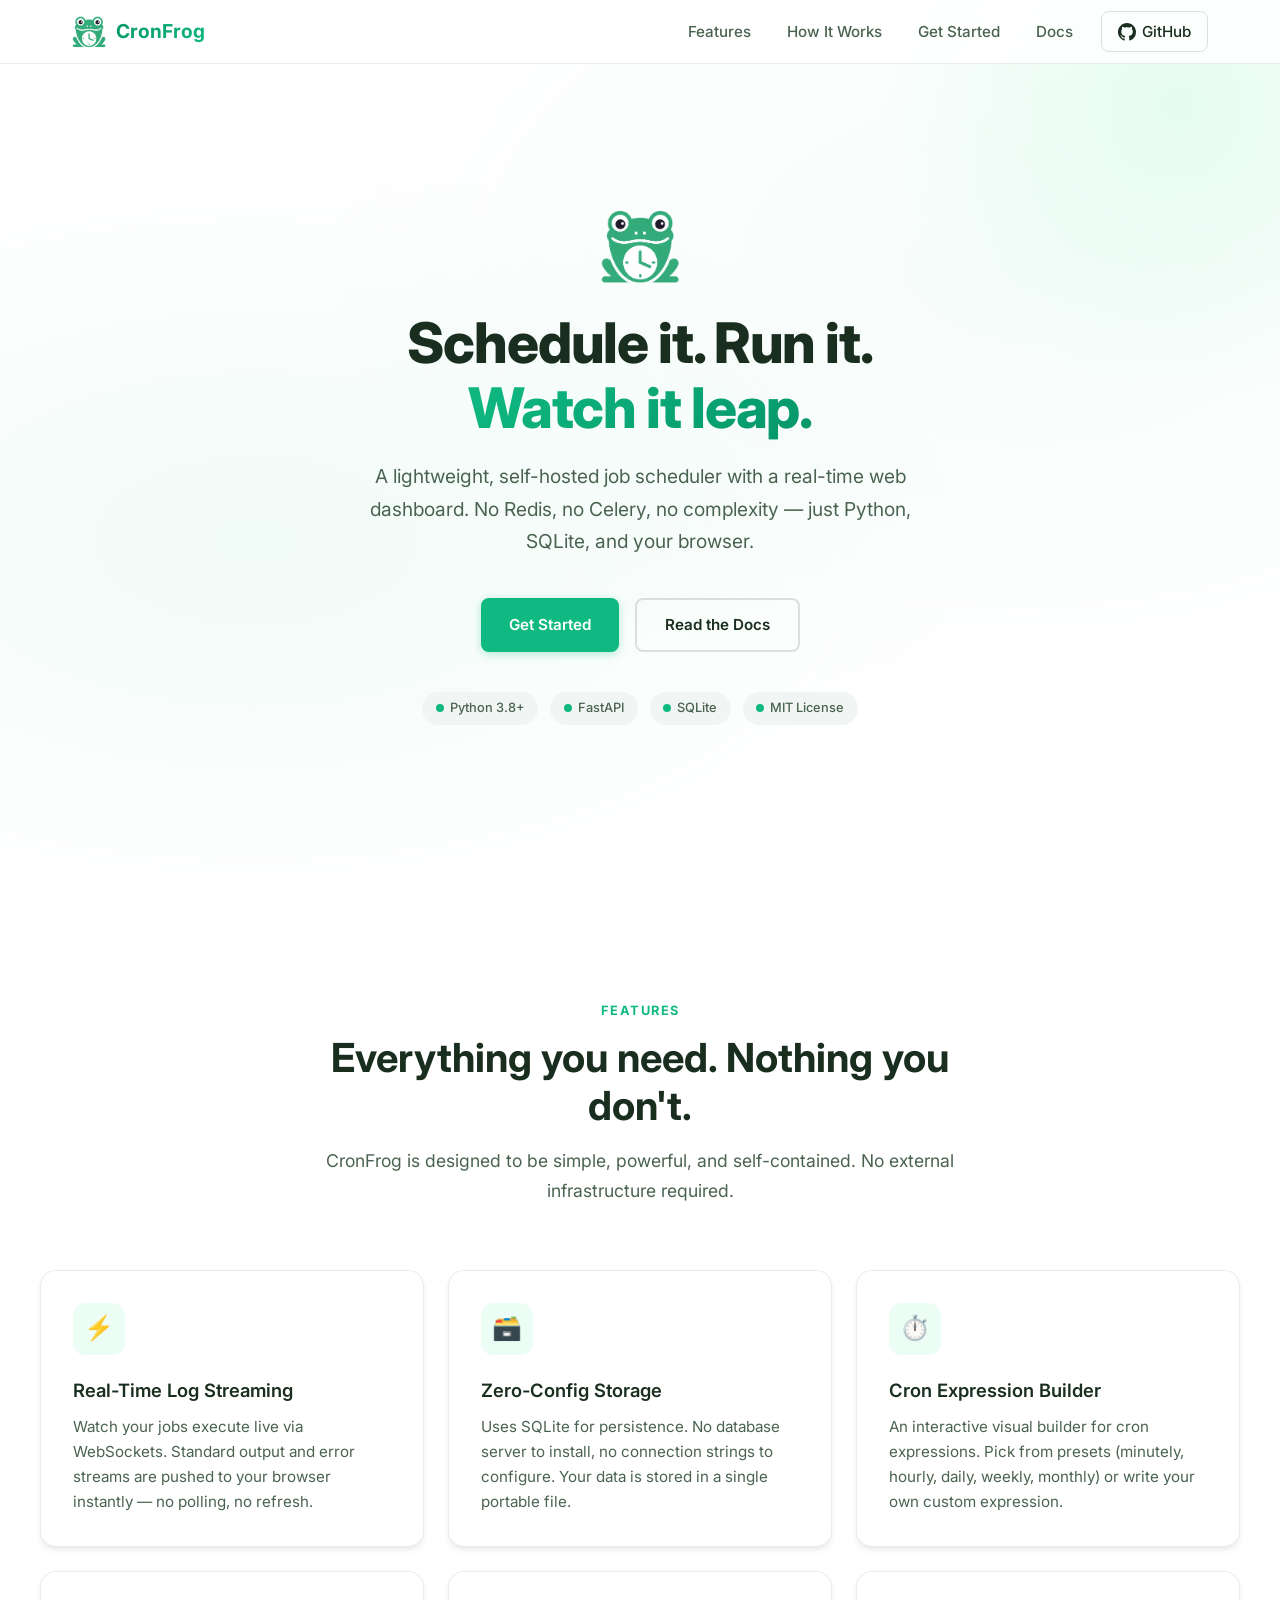
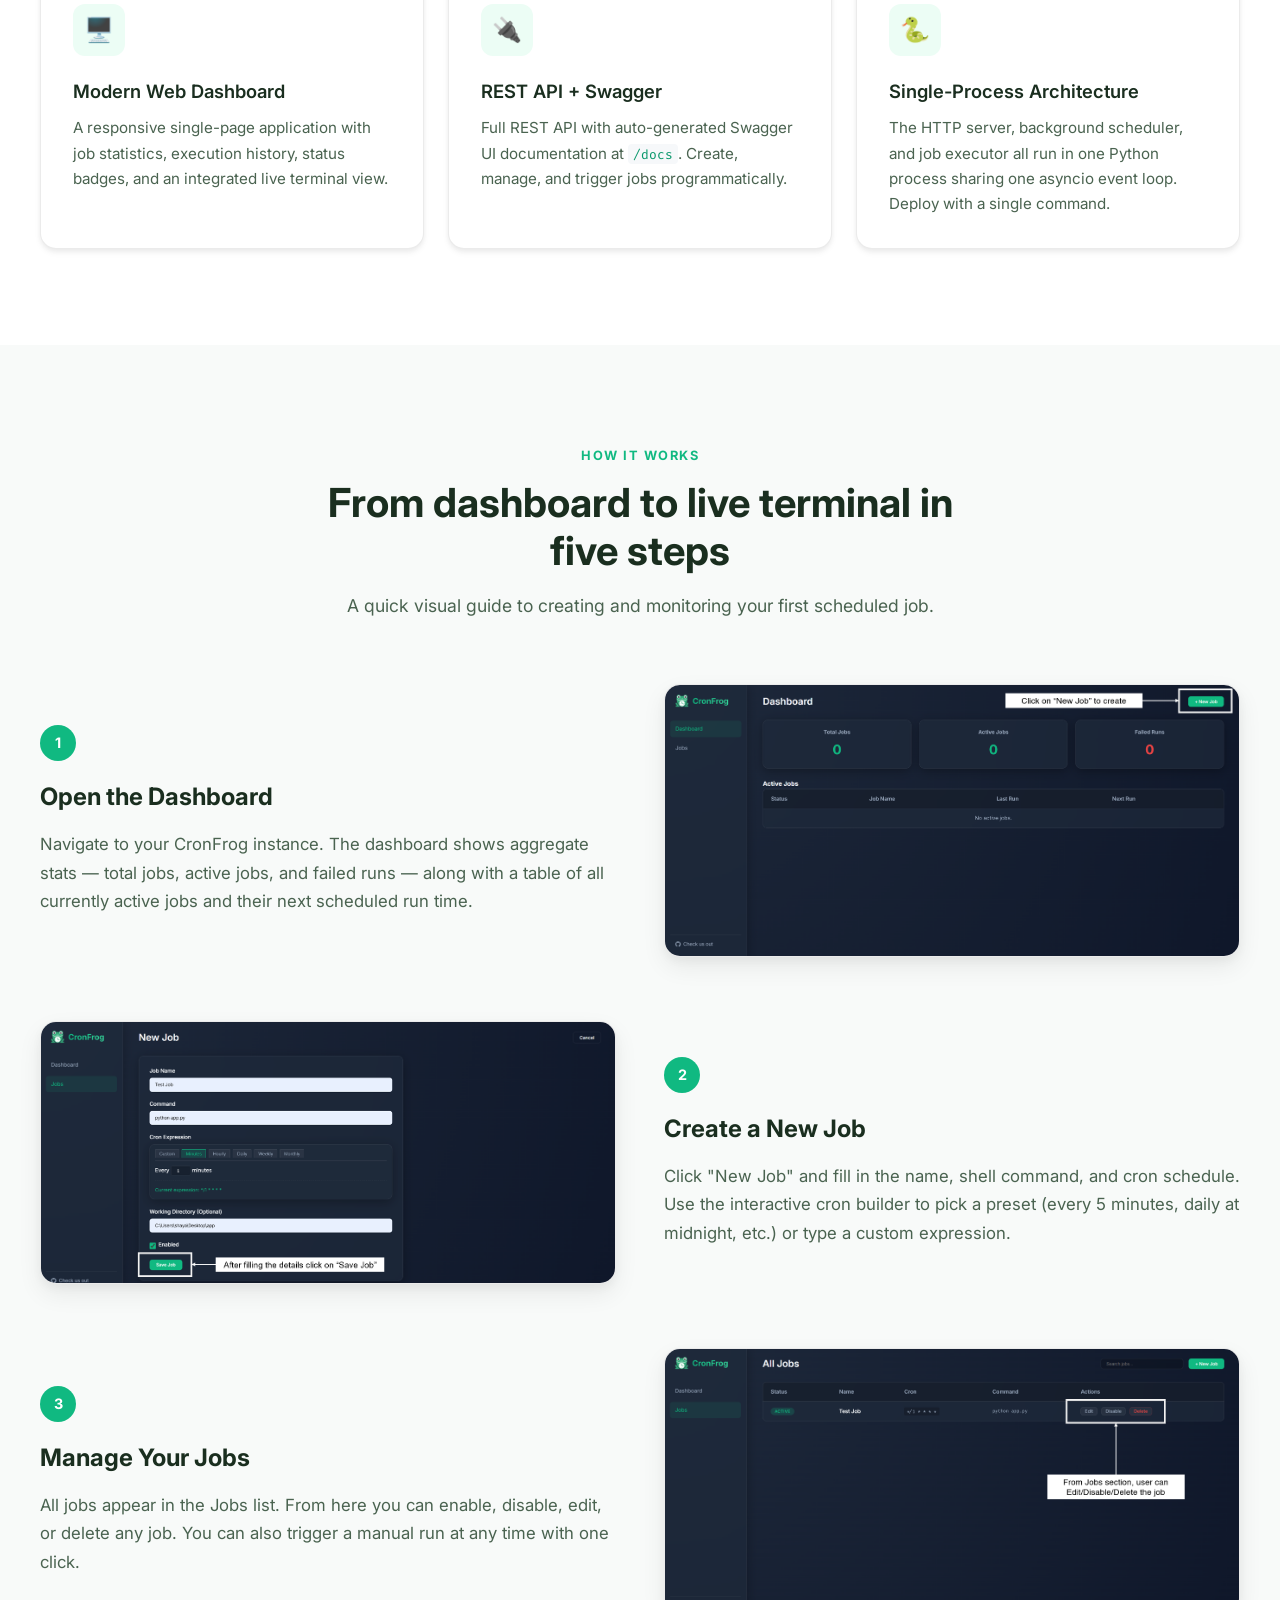
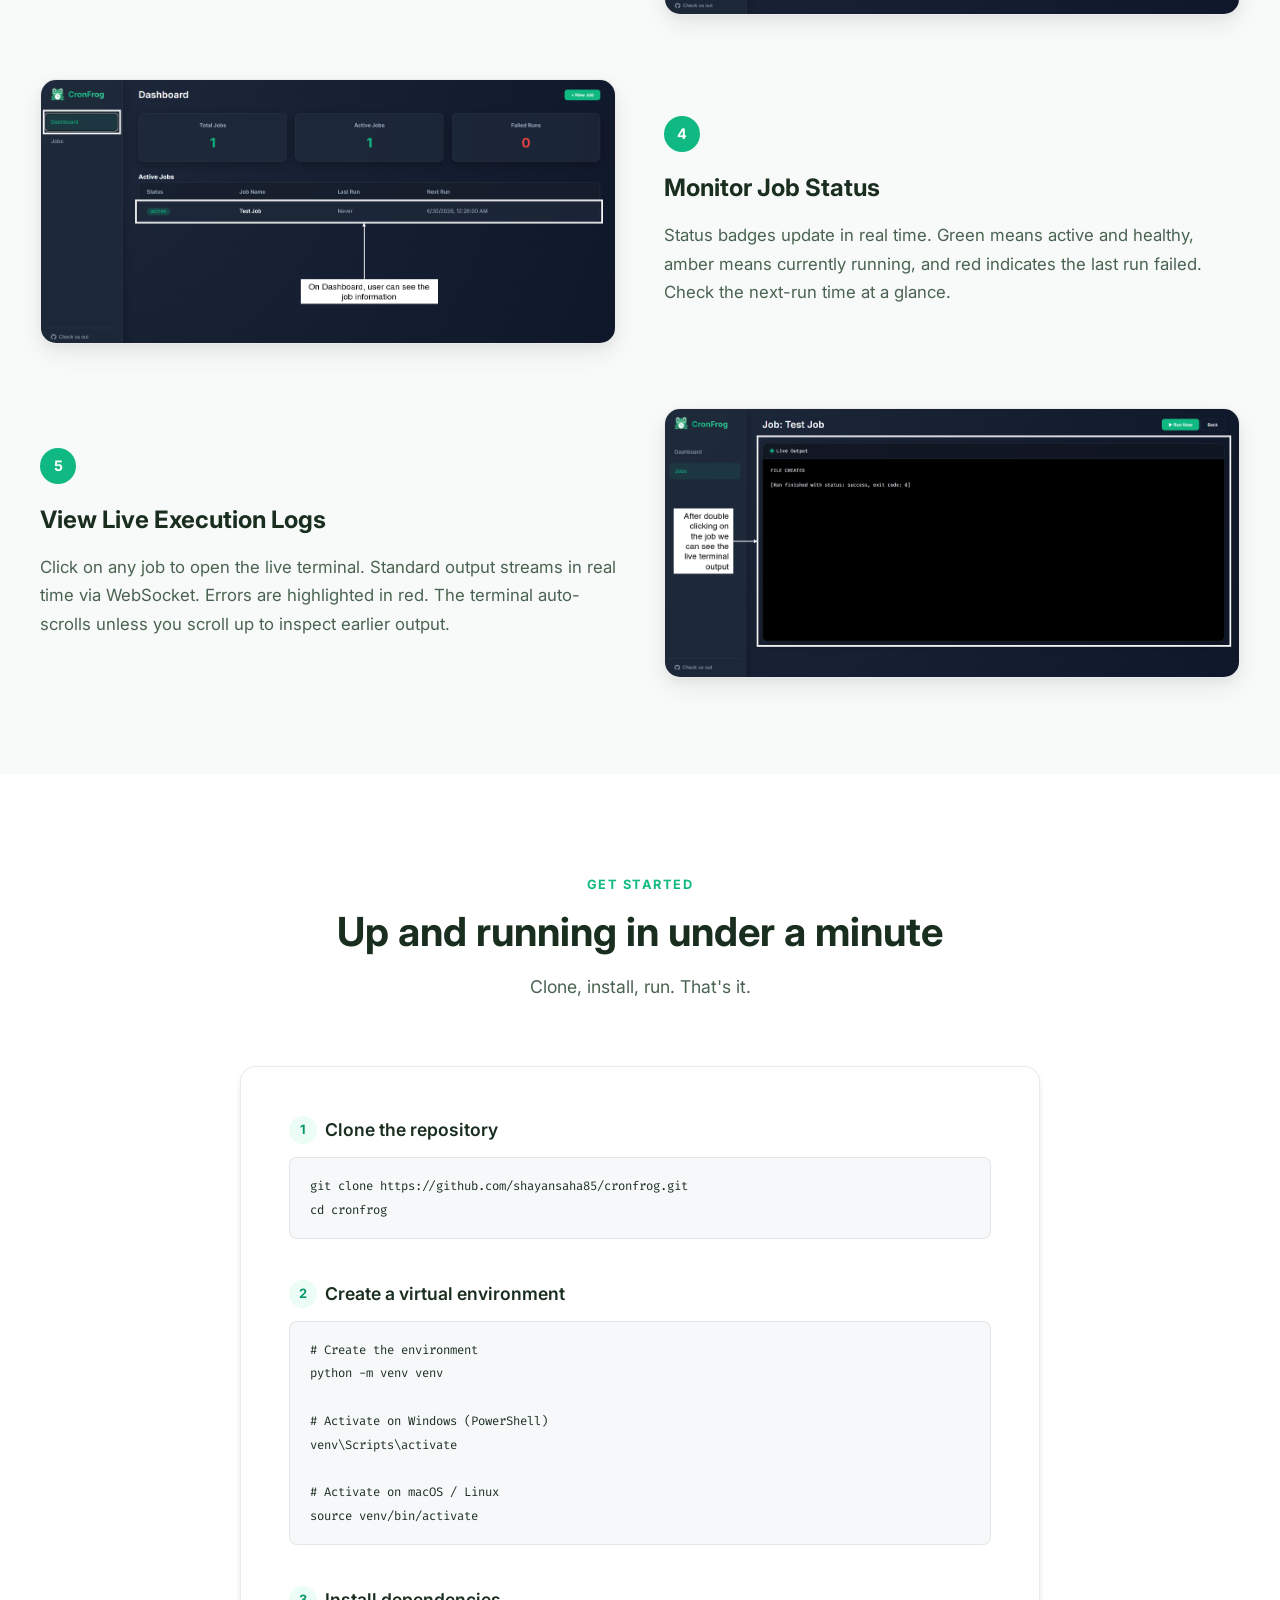
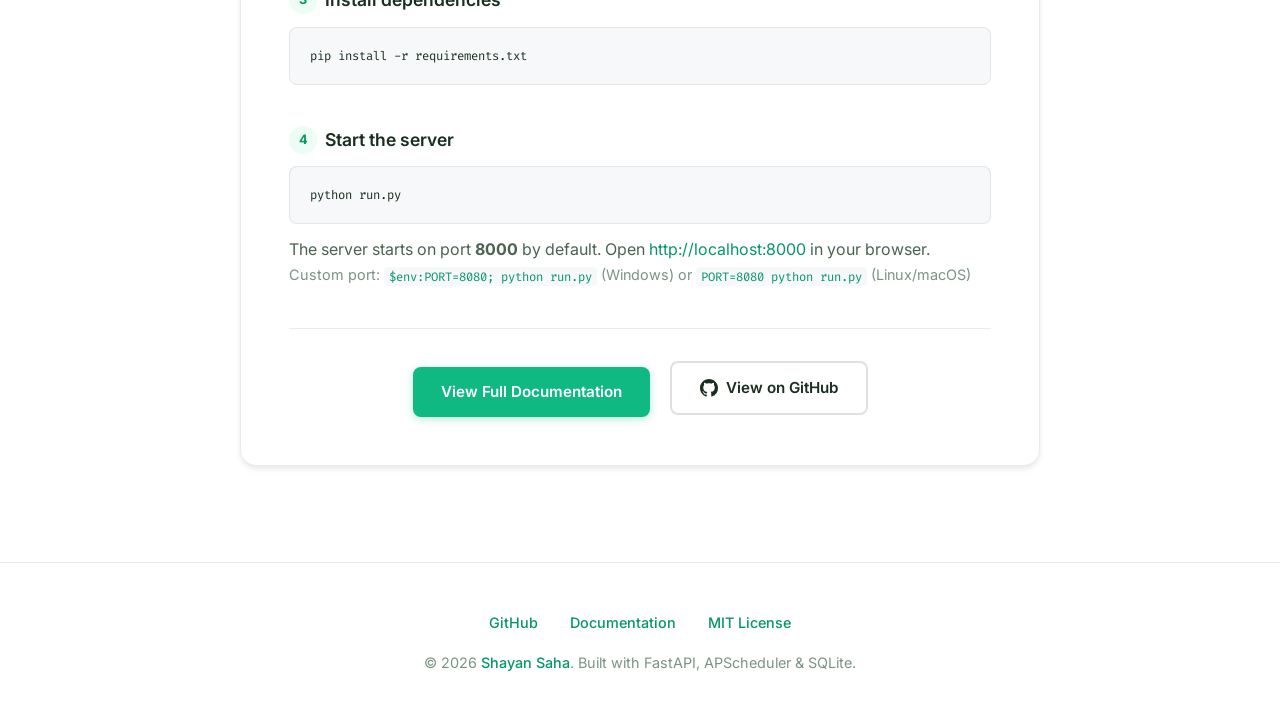
==== index.html @ ef8c82c7 "cronfrog commit 1" ====
<!DOCTYPE html>
<html lang="en">
<head>
    <meta charset="UTF-8">
    <meta name="viewport" content="width=device-width, initial-scale=1.0">
    <title>CronFrog — Lightweight Job Scheduler with Real-Time Web UI</title>
    <meta name="description" content="CronFrog is a self-hosted, lightweight job scheduling application featuring a Python backend and an interactive web interface with live log streaming.">
    <link rel="icon" type="image/png" href="assets/cronfrog_logo.png">
    <link rel="stylesheet" href="css/style.css">
</head>
<body>

    <!-- ===================== NAVBAR ===================== -->
    <nav class="navbar">
        <div class="navbar-inner">
            <a href="index.html" class="navbar-brand">
                <img src="assets/cronfrog_logo.png" alt="CronFrog Logo">
                <span>CronFrog</span>
            </a>
            <div class="navbar-links" id="nav-menu">
                <a href="#features">Features</a>
                <a href="#how-it-works">How It Works</a>
                <a href="#download">Get Started</a>
                <a href="docs.html">Docs</a>
                <a href="https://github.com/shayansaha85/cronfrog" target="_blank" rel="noopener" class="nav-github">
                    <svg viewBox="0 0 16 16"><path d="M8 0C3.58 0 0 3.58 0 8c0 3.54 2.29 6.53 5.47 7.59.4.07.55-.17.55-.38 0-.19-.01-.82-.01-1.49-2.01.37-2.53-.49-2.69-.94-.09-.23-.48-.94-.82-1.13-.28-.15-.68-.52-.01-.53.63-.01 1.08.58 1.23.82.72 1.21 1.87.87 2.33.66.07-.52.28-.87.51-1.07-1.78-.2-3.64-.89-3.64-3.95 0-.87.31-1.59.82-2.15-.08-.2-.36-1.02.08-2.12 0 0 .67-.21 2.2.82.64-.18 1.32-.27 2-.27.68 0 1.36.09 2 .27 1.53-1.04 2.2-.82 2.2-.82.44 1.1.16 1.92.08 2.12.51.56.82 1.27.82 2.15 0 3.07-1.87 3.75-3.65 3.95.29.25.54.73.54 1.48 0 1.07-.01 1.93-.01 2.2 0 .21.15.46.55.38A8.013 8.013 0 0016 8c0-4.42-3.58-8-8-8z"/></svg>
                    GitHub
                </a>
            </div>
            <button class="navbar-toggle" id="nav-toggle" aria-label="Toggle navigation">
                <svg viewBox="0 0 24 24" fill="none" stroke="currentColor" stroke-width="2"><line x1="3" y1="6" x2="21" y2="6"/><line x1="3" y1="12" x2="21" y2="12"/><line x1="3" y1="18" x2="21" y2="18"/></svg>
            </button>
        </div>
    </nav>

    <!-- ===================== HERO ===================== -->
    <section class="hero">
        <div class="hero-content">
            <img src="assets/cronfrog_logo.png" alt="CronFrog" class="hero-logo">
            <h1>Schedule it. Run it.<br><span class="text-gradient">Watch it leap.</span></h1>
            <p>A lightweight, self-hosted job scheduler with a real-time web dashboard. No Redis, no Celery, no complexity — just Python, SQLite, and your browser.</p>
            <div class="hero-buttons">
                <a href="#download" class="btn btn-primary">Get Started</a>
                <a href="docs.html" class="btn btn-outline">Read the Docs</a>
            </div>
            <div class="hero-badges">
                <span class="hero-badge"><span class="dot"></span>Python 3.8+</span>
                <span class="hero-badge"><span class="dot"></span>FastAPI</span>
                <span class="hero-badge"><span class="dot"></span>SQLite</span>
                <span class="hero-badge"><span class="dot"></span>MIT License</span>
            </div>
        </div>
    </section>

    <!-- ===================== FEATURES ===================== -->
    <section class="section section-alt" id="features">
        <div class="container">
            <div class="section-header">
                <span class="section-label">Features</span>
                <h2>Everything you need. Nothing you don't.</h2>
                <p>CronFrog is designed to be simple, powerful, and self-contained. No external infrastructure required.</p>
            </div>
            <div class="features-grid">
                <div class="feature-card card card-elevated">
                    <div class="icon-wrapper">⚡</div>
                    <h3>Real-Time Log Streaming</h3>
                    <p>Watch your jobs execute live via WebSockets. Standard output and error streams are pushed to your browser instantly — no polling, no refresh.</p>
                </div>
                <div class="feature-card card card-elevated">
                    <div class="icon-wrapper">🗃️</div>
                    <h3>Zero-Config Storage</h3>
                    <p>Uses SQLite for persistence. No database server to install, no connection strings to configure. Your data is stored in a single portable file.</p>
                </div>
                <div class="feature-card card card-elevated">
                    <div class="icon-wrapper">⏱️</div>
                    <h3>Cron Expression Builder</h3>
                    <p>An interactive visual builder for cron expressions. Pick from presets (minutely, hourly, daily, weekly, monthly) or write your own custom expression.</p>
                </div>
                <div class="feature-card card card-elevated">
                    <div class="icon-wrapper">🖥️</div>
                    <h3>Modern Web Dashboard</h3>
                    <p>A responsive single-page application with job statistics, execution history, status badges, and an integrated live terminal view.</p>
                </div>
                <div class="feature-card card card-elevated">
                    <div class="icon-wrapper">🔌</div>
                    <h3>REST API + Swagger</h3>
                    <p>Full REST API with auto-generated Swagger UI documentation at <code>/docs</code>. Create, manage, and trigger jobs programmatically.</p>
                </div>
                <div class="feature-card card card-elevated">
                    <div class="icon-wrapper">🐍</div>
                    <h3>Single-Process Architecture</h3>
                    <p>The HTTP server, background scheduler, and job executor all run in one Python process sharing one asyncio event loop. Deploy with a single command.</p>
                </div>
            </div>
        </div>
    </section>

    <!-- ===================== HOW IT WORKS ===================== -->
    <section class="section" id="how-it-works">
        <div class="container">
            <div class="section-header">
                <span class="section-label">How It Works</span>
                <h2>From dashboard to live terminal in five steps</h2>
                <p>A quick visual guide to creating and monitoring your first scheduled job.</p>
            </div>
            <div class="steps-list">
                <div class="step-item">
                    <div class="step-text">
                        <div class="step-number">1</div>
                        <h3>Open the Dashboard</h3>
                        <p>Navigate to your CronFrog instance. The dashboard shows aggregate stats — total jobs, active jobs, and failed runs — along with a table of all currently active jobs and their next scheduled run time.</p>
                    </div>
                    <div class="step-image card">
                        <img src="assets/steps/step_1.png" alt="CronFrog Dashboard Overview">
                    </div>
                </div>
                <div class="step-item">
                    <div class="step-text">
                        <div class="step-number">2</div>
                        <h3>Create a New Job</h3>
                        <p>Click "New Job" and fill in the name, shell command, and cron schedule. Use the interactive cron builder to pick a preset (every 5 minutes, daily at midnight, etc.) or type a custom expression.</p>
                    </div>
                    <div class="step-image card">
                        <img src="assets/steps/step_2.png" alt="Create a New Cron Job">
                    </div>
                </div>
                <div class="step-item">
                    <div class="step-text">
                        <div class="step-number">3</div>
                        <h3>Manage Your Jobs</h3>
                        <p>All jobs appear in the Jobs list. From here you can enable, disable, edit, or delete any job. You can also trigger a manual run at any time with one click.</p>
                    </div>
                    <div class="step-image card">
                        <img src="assets/steps/step_3.png" alt="Job Management List">
                    </div>
                </div>
                <div class="step-item">
                    <div class="step-text">
                        <div class="step-number">4</div>
                        <h3>Monitor Job Status</h3>
                        <p>Status badges update in real time. Green means active and healthy, amber means currently running, and red indicates the last run failed. Check the next-run time at a glance.</p>
                    </div>
                    <div class="step-image card">
                        <img src="assets/steps/step_4.png" alt="Job Status Monitoring">
                    </div>
                </div>
                <div class="step-item">
                    <div class="step-text">
                        <div class="step-number">5</div>
                        <h3>View Live Execution Logs</h3>
                        <p>Click on any job to open the live terminal. Standard output streams in real time via WebSocket. Errors are highlighted in red. The terminal auto-scrolls unless you scroll up to inspect earlier output.</p>
                    </div>
                    <div class="step-image card">
                        <img src="assets/steps/step_5.png" alt="Live Execution Terminal">
                    </div>
                </div>
            </div>
        </div>
    </section>

    <!-- ===================== DOWNLOAD / SETUP ===================== -->
    <section class="section section-alt" id="download">
        <div class="container">
            <div class="section-header">
                <span class="section-label">Get Started</span>
                <h2>Up and running in under a minute</h2>
                <p>Clone, install, run. That's it.</p>
            </div>
            <div class="setup-card card card-elevated">
                <div class="setup-step">
                    <h3><span class="step-marker">1</span> Clone the repository</h3>
                    <pre><code>git clone https://github.com/shayansaha85/cronfrog.git
cd cronfrog</code></pre>
                </div>
                <div class="setup-step">
                    <h3><span class="step-marker">2</span> Create a virtual environment</h3>
                    <pre><code># Create the environment
python -m venv venv

# Activate on Windows (PowerShell)
venv\Scripts\activate

# Activate on macOS / Linux
source venv/bin/activate</code></pre>
                </div>
                <div class="setup-step">
                    <h3><span class="step-marker">3</span> Install dependencies</h3>
                    <pre><code>pip install -r requirements.txt</code></pre>
                </div>
                <div class="setup-step">
                    <h3><span class="step-marker">4</span> Start the server</h3>
                    <pre><code>python run.py</code></pre>
                    <p style="margin-top: 0.75rem; color: var(--text-secondary);">
                        The server starts on port <strong>8000</strong> by default. Open
                        <a href="http://localhost:8000" target="_blank">http://localhost:8000</a> in your browser.
                    </p>
                    <p style="color: var(--text-tertiary); font-size: 0.9rem;">
                        Custom port: <code>$env:PORT=8080; python run.py</code> (Windows) or <code>PORT=8080 python run.py</code> (Linux/macOS)
                    </p>
                </div>
                <div style="text-align: center; margin-top: 2.5rem; padding-top: 2rem; border-top: 1px solid var(--border);">
                    <a href="docs.html" class="btn btn-primary">View Full Documentation</a>
                    <a href="https://github.com/shayansaha85/cronfrog" target="_blank" class="btn btn-outline" style="margin-left: 1rem;">
                        <svg width="18" height="18" viewBox="0 0 16 16" fill="currentColor"><path d="M8 0C3.58 0 0 3.58 0 8c0 3.54 2.29 6.53 5.47 7.59.4.07.55-.17.55-.38 0-.19-.01-.82-.01-1.49-2.01.37-2.53-.49-2.69-.94-.09-.23-.48-.94-.82-1.13-.28-.15-.68-.52-.01-.53.63-.01 1.08.58 1.23.82.72 1.21 1.87.87 2.33.66.07-.52.28-.87.51-1.07-1.78-.2-3.64-.89-3.64-3.95 0-.87.31-1.59.82-2.15-.08-.2-.36-1.02.08-2.12 0 0 .67-.21 2.2.82.64-.18 1.32-.27 2-.27.68 0 1.36.09 2 .27 1.53-1.04 2.2-.82 2.2-.82.44 1.1.16 1.92.08 2.12.51.56.82 1.27.82 2.15 0 3.07-1.87 3.75-3.65 3.95.29.25.54.73.54 1.48 0 1.07-.01 1.93-.01 2.2 0 .21.15.46.55.38A8.013 8.013 0 0016 8c0-4.42-3.58-8-8-8z"/></svg>
                        View on GitHub
                    </a>
                </div>
            </div>
        </div>
    </section>

    <!-- ===================== FOOTER ===================== -->
    <footer class="footer">
        <div class="footer-links">
            <a href="https://github.com/shayansaha85/cronfrog" target="_blank">GitHub</a>
            <a href="docs.html">Documentation</a>
            <a href="https://github.com/shayansaha85/cronfrog/blob/main/LICENSE" target="_blank">MIT License</a>
        </div>
        <p>&copy; 2026 <a href="https://github.com/shayansaha85" target="_blank">Shayan Saha</a>. Built with FastAPI, APScheduler &amp; SQLite.</p>
    </footer>

    <script src="js/script.js"></script>
</body>
</html>
---- css/style.css ----
@import url('https://fonts.googleapis.com/css2?family=Inter:wght@300;400;500;600;700;800&family=Fira+Code:wght@400;500&display=swap');

/* =============================================
   DESIGN TOKENS — Material Design Light Theme
   ============================================= */
:root {
    /* Surfaces */
    --surface-0: #ffffff;
    --surface-1: #f8faf9;
    --surface-2: #f1f5f3;
    --surface-3: #e8eeeb;
    --surface-code: #f6f8fa;

    /* Text */
    --text-primary: #1a2e1f;
    --text-secondary: #4a6350;
    --text-tertiary: #7a9484;
    --text-inverse: #ffffff;

    /* Brand — Emerald / Frog Green */
    --primary: #10b981;
    --primary-dark: #059669;
    --primary-light: #d1fae5;
    --primary-surface: #ecfdf5;
    --primary-glow: rgba(16, 185, 129, 0.12);

    /* Accents */
    --danger: #ef4444;
    --warning: #f59e0b;
    --info: #3b82f6;

    /* Borders & Shadows (Material elevation) */
    --border: rgba(0, 0, 0, 0.08);
    --border-strong: rgba(0, 0, 0, 0.12);
    --shadow-sm: 0 1px 3px rgba(0,0,0,0.06), 0 1px 2px rgba(0,0,0,0.04);
    --shadow-md: 0 4px 6px rgba(0,0,0,0.05), 0 2px 4px rgba(0,0,0,0.04);
    --shadow-lg: 0 10px 25px rgba(0,0,0,0.07), 0 4px 10px rgba(0,0,0,0.04);
    --shadow-xl: 0 20px 40px rgba(0,0,0,0.08), 0 8px 16px rgba(0,0,0,0.04);

    /* Layout */
    --radius-sm: 8px;
    --radius-md: 12px;
    --radius-lg: 16px;
    --radius-xl: 24px;
    --max-width: 1200px;

    /* Typography */
    --font-sans: 'Inter', -apple-system, BlinkMacSystemFont, 'Segoe UI', sans-serif;
    --font-mono: 'Fira Code', 'Cascadia Code', 'Consolas', monospace;
}

/* =============================================
   RESET & BASE
   ============================================= */
*, *::before, *::after {
    box-sizing: border-box;
    margin: 0;
    padding: 0;
}

html {
    scroll-behavior: smooth;
    font-size: 16px;
}

body {
    font-family: var(--font-sans);
    background-color: var(--surface-1);
    color: var(--text-primary);
    line-height: 1.7;
    -webkit-font-smoothing: antialiased;
    -moz-osx-font-smoothing: grayscale;
}

a {
    color: var(--primary-dark);
    text-decoration: none;
    transition: color 0.2s ease;
}

a:hover {
    color: var(--primary);
}

img {
    max-width: 100%;
    display: block;
}

/* =============================================
   MATERIAL CARD
   ============================================= */
.card {
    background: var(--surface-0);
    border: 1px solid var(--border);
    border-radius: var(--radius-lg);
    box-shadow: var(--shadow-sm);
    transition: box-shadow 0.3s ease, transform 0.3s ease;
}

.card:hover {
    box-shadow: var(--shadow-lg);
}

.card-elevated {
    box-shadow: var(--shadow-md);
}

.card-elevated:hover {
    box-shadow: var(--shadow-xl);
    transform: translateY(-4px);
}

/* =============================================
   NAVBAR
   ============================================= */
.navbar {
    position: fixed;
    top: 0;
    left: 0;
    right: 0;
    z-index: 1000;
    background: rgba(255, 255, 255, 0.85);
    backdrop-filter: blur(12px);
    -webkit-backdrop-filter: blur(12px);
    border-bottom: 1px solid var(--border);
    height: 64px;
    display: flex;
    align-items: center;
}

.navbar-inner {
    width: 100%;
    max-width: var(--max-width);
    margin: 0 auto;
    padding: 0 2rem;
    display: flex;
    align-items: center;
    justify-content: space-between;
}

.navbar-brand {
    display: flex;
    align-items: center;
    gap: 10px;
    font-weight: 700;
    font-size: 1.2rem;
    color: var(--text-primary);
}

.navbar-brand img {
    height: 34px;
    width: 34px;
}

.navbar-brand span {
    background: linear-gradient(135deg, var(--primary-dark), var(--primary));
    -webkit-background-clip: text;
    -webkit-text-fill-color: transparent;
}

.navbar-links {
    display: flex;
    align-items: center;
    gap: 0.25rem;
}

.navbar-links a {
    color: var(--text-secondary);
    padding: 0.5rem 1rem;
    border-radius: var(--radius-sm);
    font-weight: 500;
    font-size: 0.95rem;
    transition: background 0.2s ease, color 0.2s ease;
}

.navbar-links a:hover {
    background: var(--primary-surface);
    color: var(--primary-dark);
}

.navbar-links a.active {
    color: var(--primary-dark);
    font-weight: 600;
}

.navbar-links .nav-github {
    display: flex;
    align-items: center;
    gap: 6px;
    margin-left: 0.5rem;
    padding: 0.4rem 1rem;
    border: 1px solid var(--border-strong);
    border-radius: var(--radius-sm);
    color: var(--text-primary);
    font-weight: 500;
}

.navbar-links .nav-github:hover {
    background: var(--surface-2);
    border-color: var(--border-strong);
    color: var(--text-primary);
}

.navbar-links .nav-github svg {
    width: 18px;
    height: 18px;
    fill: currentColor;
}

/* Mobile hamburger */
.navbar-toggle {
    display: none;
    background: none;
    border: none;
    cursor: pointer;
    padding: 0.5rem;
    color: var(--text-primary);
}

.navbar-toggle svg {
    width: 24px;
    height: 24px;
}

/* =============================================
   BUTTONS
   ============================================= */
.btn {
    display: inline-flex;
    align-items: center;
    justify-content: center;
    gap: 8px;
    padding: 0.75rem 1.75rem;
    border-radius: var(--radius-sm);
    font-weight: 600;
    font-size: 0.95rem;
    font-family: var(--font-sans);
    cursor: pointer;
    transition: all 0.25s ease;
    border: none;
    text-decoration: none;
}

.btn-primary {
    background: var(--primary);
    color: var(--text-inverse);
    box-shadow: 0 2px 8px rgba(16, 185, 129, 0.3);
}

.btn-primary:hover {
    background: var(--primary-dark);
    color: var(--text-inverse);
    transform: translateY(-2px);
    box-shadow: 0 4px 16px rgba(16, 185, 129, 0.35);
}

.btn-outline {
    background: transparent;
    border: 2px solid var(--border-strong);
    color: var(--text-primary);
}

.btn-outline:hover {
    border-color: var(--primary);
    color: var(--primary-dark);
    background: var(--primary-surface);
    transform: translateY(-2px);
}

.btn-sm {
    padding: 0.5rem 1.25rem;
    font-size: 0.875rem;
}

/* =============================================
   HERO SECTION
   ============================================= */
.hero {
    min-height: 100vh;
    display: flex;
    align-items: center;
    justify-content: center;
    padding: 6rem 2rem 4rem;
    background:
        radial-gradient(ellipse at 20% 60%, rgba(16, 185, 129, 0.06), transparent 50%),
        radial-gradient(ellipse at 80% 30%, rgba(16, 185, 129, 0.04), transparent 50%),
        var(--surface-0);
    position: relative;
    overflow: hidden;
}

.hero::before {
    content: '';
    position: absolute;
    top: -200px;
    right: -200px;
    width: 600px;
    height: 600px;
    border-radius: 50%;
    background: radial-gradient(circle, var(--primary-light) 0%, transparent 70%);
    opacity: 0.5;
    pointer-events: none;
}

.hero-content {
    max-width: 720px;
    text-align: center;
    position: relative;
    z-index: 1;
}

.hero-logo {
    width: 80px;
    height: 80px;
    margin: 0 auto 1.5rem;
    animation: float 3s ease-in-out infinite;
}

.hero-content h1 {
    font-size: 3.5rem;
    font-weight: 800;
    line-height: 1.15;
    margin-bottom: 1.25rem;
    color: var(--text-primary);
    letter-spacing: -0.02em;
}

.hero-content h1 .text-gradient {
    background: linear-gradient(135deg, var(--primary), var(--primary-dark));
    -webkit-background-clip: text;
    -webkit-text-fill-color: transparent;
}

.hero-content p {
    font-size: 1.2rem;
    color: var(--text-secondary);
    line-height: 1.7;
    max-width: 560px;
    margin: 0 auto 2.5rem;
}

.hero-buttons {
    display: flex;
    gap: 1rem;
    justify-content: center;
    flex-wrap: wrap;
}

.hero-badges {
    display: flex;
    gap: 0.75rem;
    justify-content: center;
    margin-top: 2.5rem;
    flex-wrap: wrap;
}

.hero-badge {
    display: inline-flex;
    align-items: center;
    gap: 6px;
    padding: 0.35rem 0.85rem;
    background: var(--surface-2);
    border-radius: 999px;
    font-size: 0.8rem;
    font-weight: 500;
    color: var(--text-secondary);
}

.hero-badge .dot {
    width: 8px;
    height: 8px;
    border-radius: 50%;
    background: var(--primary);
}

@keyframes float {
    0%, 100% { transform: translateY(0); }
    50% { transform: translateY(-8px); }
}

/* =============================================
   SECTIONS
   ============================================= */
.section {
    padding: 6rem 2rem;
}

.section-alt {
    background: var(--surface-0);
}

.container {
    max-width: var(--max-width);
    margin: 0 auto;
}

.section-header {
    text-align: center;
    max-width: 640px;
    margin: 0 auto 4rem;
}

.section-label {
    display: inline-block;
    font-size: 0.8rem;
    font-weight: 700;
    text-transform: uppercase;
    letter-spacing: 1.5px;
    color: var(--primary);
    margin-bottom: 0.75rem;
}

.section-header h2 {
    font-size: 2.5rem;
    font-weight: 700;
    line-height: 1.2;
    margin-bottom: 1rem;
    color: var(--text-primary);
}

.section-header p {
    font-size: 1.1rem;
    color: var(--text-secondary);
}

/* =============================================
   FEATURES GRID
   ============================================= */
.features-grid {
    display: grid;
    grid-template-columns: repeat(3, 1fr);
    gap: 1.5rem;
}

.feature-card {
    padding: 2rem;
    text-align: left;
}

.feature-card .icon-wrapper {
    width: 52px;
    height: 52px;
    border-radius: var(--radius-md);
    display: flex;
    align-items: center;
    justify-content: center;
    margin-bottom: 1.25rem;
    font-size: 1.5rem;
    background: var(--primary-surface);
}

.feature-card h3 {
    font-size: 1.15rem;
    font-weight: 600;
    margin-bottom: 0.5rem;
}

.feature-card p {
    font-size: 0.95rem;
    color: var(--text-secondary);
    line-height: 1.65;
}

/* =============================================
   STEPS / HOW IT WORKS
   ============================================= */
.steps-list {
    display: flex;
    flex-direction: column;
    gap: 4rem;
}

.step-item {
    display: grid;
    grid-template-columns: 1fr 1fr;
    gap: 3rem;
    align-items: center;
}

.step-item:nth-child(even) {
    direction: rtl;
}

.step-item:nth-child(even) > * {
    direction: ltr;
}

.step-text {
    padding: 1rem 0;
}

.step-number {
    display: inline-flex;
    align-items: center;
    justify-content: center;
    width: 36px;
    height: 36px;
    border-radius: 50%;
    background: var(--primary);
    color: var(--text-inverse);
    font-weight: 700;
    font-size: 0.9rem;
    margin-bottom: 1rem;
}

.step-text h3 {
    font-size: 1.5rem;
    font-weight: 700;
    margin-bottom: 0.75rem;
}

.step-text p {
    color: var(--text-secondary);
    font-size: 1.05rem;
    line-height: 1.7;
}

.step-image {
    border-radius: var(--radius-lg);
    overflow: hidden;
    border: 1px solid var(--border);
    box-shadow: var(--shadow-lg);
}

.step-image img {
    width: 100%;
    display: block;
}

/* =============================================
   DOWNLOAD / SETUP SECTION
   ============================================= */
.setup-card {
    max-width: 800px;
    margin: 0 auto;
    padding: 3rem;
}

.setup-step {
    margin-bottom: 2.5rem;
}

.setup-step:last-child {
    margin-bottom: 0;
}

.setup-step h3 {
    font-size: 1.1rem;
    font-weight: 600;
    margin-bottom: 0.75rem;
    display: flex;
    align-items: center;
    gap: 8px;
}

.setup-step h3 .step-marker {
    display: inline-flex;
    align-items: center;
    justify-content: center;
    width: 28px;
    height: 28px;
    border-radius: 50%;
    background: var(--primary-surface);
    color: var(--primary-dark);
    font-size: 0.8rem;
    font-weight: 700;
    flex-shrink: 0;
}

pre {
    background: var(--surface-code);
    border: 1px solid var(--border);
    border-radius: var(--radius-sm);
    padding: 1rem 1.25rem;
    overflow-x: auto;
    font-family: var(--font-mono);
    font-size: 0.875rem;
    line-height: 1.7;
    color: var(--text-primary);
}

code {
    font-family: var(--font-mono);
    font-size: 0.875em;
}

p code {
    background: var(--surface-code);
    padding: 0.15em 0.4em;
    border-radius: 4px;
    font-size: 0.85em;
    color: var(--primary-dark);
}

/* =============================================
   DOCS PAGE — SIDEBAR LAYOUT
   ============================================= */
.docs-wrapper {
    display: flex;
    max-width: 1300px;
    margin: 0 auto;
    padding: 80px 2rem 4rem;
    gap: 3rem;
    min-height: 100vh;
}

.docs-sidebar {
    width: 260px;
    flex-shrink: 0;
    position: sticky;
    top: 80px;
    height: calc(100vh - 96px);
    overflow-y: auto;
    padding: 1.5rem 0;
}

.docs-sidebar-inner {
    background: var(--surface-0);
    border: 1px solid var(--border);
    border-radius: var(--radius-lg);
    padding: 1.25rem;
    box-shadow: var(--shadow-sm);
}

.docs-sidebar h4 {
    font-size: 0.75rem;
    font-weight: 700;
    text-transform: uppercase;
    letter-spacing: 1.5px;
    color: var(--text-tertiary);
    margin-bottom: 1rem;
    padding-left: 0.75rem;
}

.docs-sidebar ul {
    list-style: none;
}

.docs-sidebar li {
    margin-bottom: 2px;
}

.docs-sidebar a {
    display: block;
    padding: 0.45rem 0.75rem;
    border-radius: var(--radius-sm);
    color: var(--text-secondary);
    font-size: 0.9rem;
    font-weight: 500;
    transition: all 0.15s ease;
}

.docs-sidebar a:hover {
    background: var(--surface-2);
    color: var(--text-primary);
}

.docs-sidebar a.active {
    background: var(--primary-surface);
    color: var(--primary-dark);
    font-weight: 600;
}

.docs-main {
    flex: 1;
    min-width: 0;
}

.docs-content {
    background: var(--surface-0);
    border: 1px solid var(--border);
    border-radius: var(--radius-lg);
    padding: 3rem;
    box-shadow: var(--shadow-sm);
}

.docs-hero {
    text-align: center;
    padding-bottom: 3rem;
    margin-bottom: 3rem;
    border-bottom: 1px solid var(--border);
}

.docs-hero img {
    width: 72px;
    margin: 0 auto 1rem;
    animation: float 3s ease-in-out infinite;
}

.docs-hero h1 {
    font-size: 2.25rem;
    font-weight: 700;
    margin-bottom: 0.5rem;
}

.docs-hero p {
    color: var(--text-secondary);
    font-size: 1.05rem;
}

.docs-content section {
    padding: 0;
    margin-bottom: 3.5rem;
}

.docs-content h2 {
    font-size: 1.75rem;
    font-weight: 700;
    margin-bottom: 1.25rem;
    padding-bottom: 0.75rem;
    border-bottom: 2px solid var(--primary-light);
    color: var(--text-primary);
}

.docs-content h3 {
    font-size: 1.25rem;
    font-weight: 600;
    margin-top: 2rem;
    margin-bottom: 0.75rem;
    color: var(--text-primary);
}

.docs-content p {
    color: var(--text-secondary);
    margin-bottom: 1rem;
    line-height: 1.75;
}

.docs-content ul {
    padding-left: 1.5rem;
    margin-bottom: 1.25rem;
}

.docs-content li {
    color: var(--text-secondary);
    margin-bottom: 0.4rem;
    line-height: 1.7;
}

.docs-content img {
    border-radius: var(--radius-md);
    border: 1px solid var(--border);
    box-shadow: var(--shadow-md);
    margin: 1.5rem 0;
}

.docs-content table {
    width: 100%;
    border-collapse: collapse;
    margin: 1.5rem 0;
    font-size: 0.9rem;
}

.docs-content th {
    background: var(--surface-2);
    font-weight: 600;
    text-align: left;
    padding: 0.75rem 1rem;
    border-bottom: 2px solid var(--border-strong);
    color: var(--text-primary);
}

.docs-content td {
    padding: 0.75rem 1rem;
    border-bottom: 1px solid var(--border);
    color: var(--text-secondary);
}

.docs-content td code {
    background: var(--surface-code);
    padding: 0.1em 0.35em;
    border-radius: 4px;
    font-size: 0.85em;
    color: var(--primary-dark);
}

/* =============================================
   FOOTER
   ============================================= */
.footer {
    text-align: center;
    padding: 3rem 2rem;
    border-top: 1px solid var(--border);
    color: var(--text-tertiary);
    font-size: 0.9rem;
    background: var(--surface-0);
}

.footer a {
    color: var(--primary-dark);
    font-weight: 500;
}

.footer-links {
    display: flex;
    justify-content: center;
    gap: 2rem;
    margin-bottom: 1rem;
}

/* =============================================
   RESPONSIVE
   ============================================= */
@media (max-width: 1024px) {
    .features-grid {
        grid-template-columns: 1fr 1fr;
    }
    .step-item {
        grid-template-columns: 1fr;
        gap: 1.5rem;
    }
    .step-item:nth-child(even) {
        direction: ltr;
    }
}

@media (max-width: 768px) {
    .hero-content h1 {
        font-size: 2.5rem;
    }
    .hero-content p {
        font-size: 1.05rem;
    }
    .section {
        padding: 4rem 1.5rem;
    }
    .section-header h2 {
        font-size: 2rem;
    }
    .features-grid {
        grid-template-columns: 1fr;
    }
    .navbar-links {
        display: none;
    }
    .navbar-toggle {
        display: block;
    }
    .navbar-links.open {
        display: flex;
        flex-direction: column;
        position: absolute;
        top: 64px;
        left: 0;
        right: 0;
        background: var(--surface-0);
        border-bottom: 1px solid var(--border);
        padding: 1rem 2rem;
        box-shadow: var(--shadow-lg);
    }
    .docs-wrapper {
        flex-direction: column;
        padding-top: 72px;
    }
    .docs-sidebar {
        width: 100%;
        position: static;
        height: auto;
    }
    .docs-content {
        padding: 2rem 1.5rem;
    }
    .setup-card {
        padding: 2rem 1.5rem;
    }
}
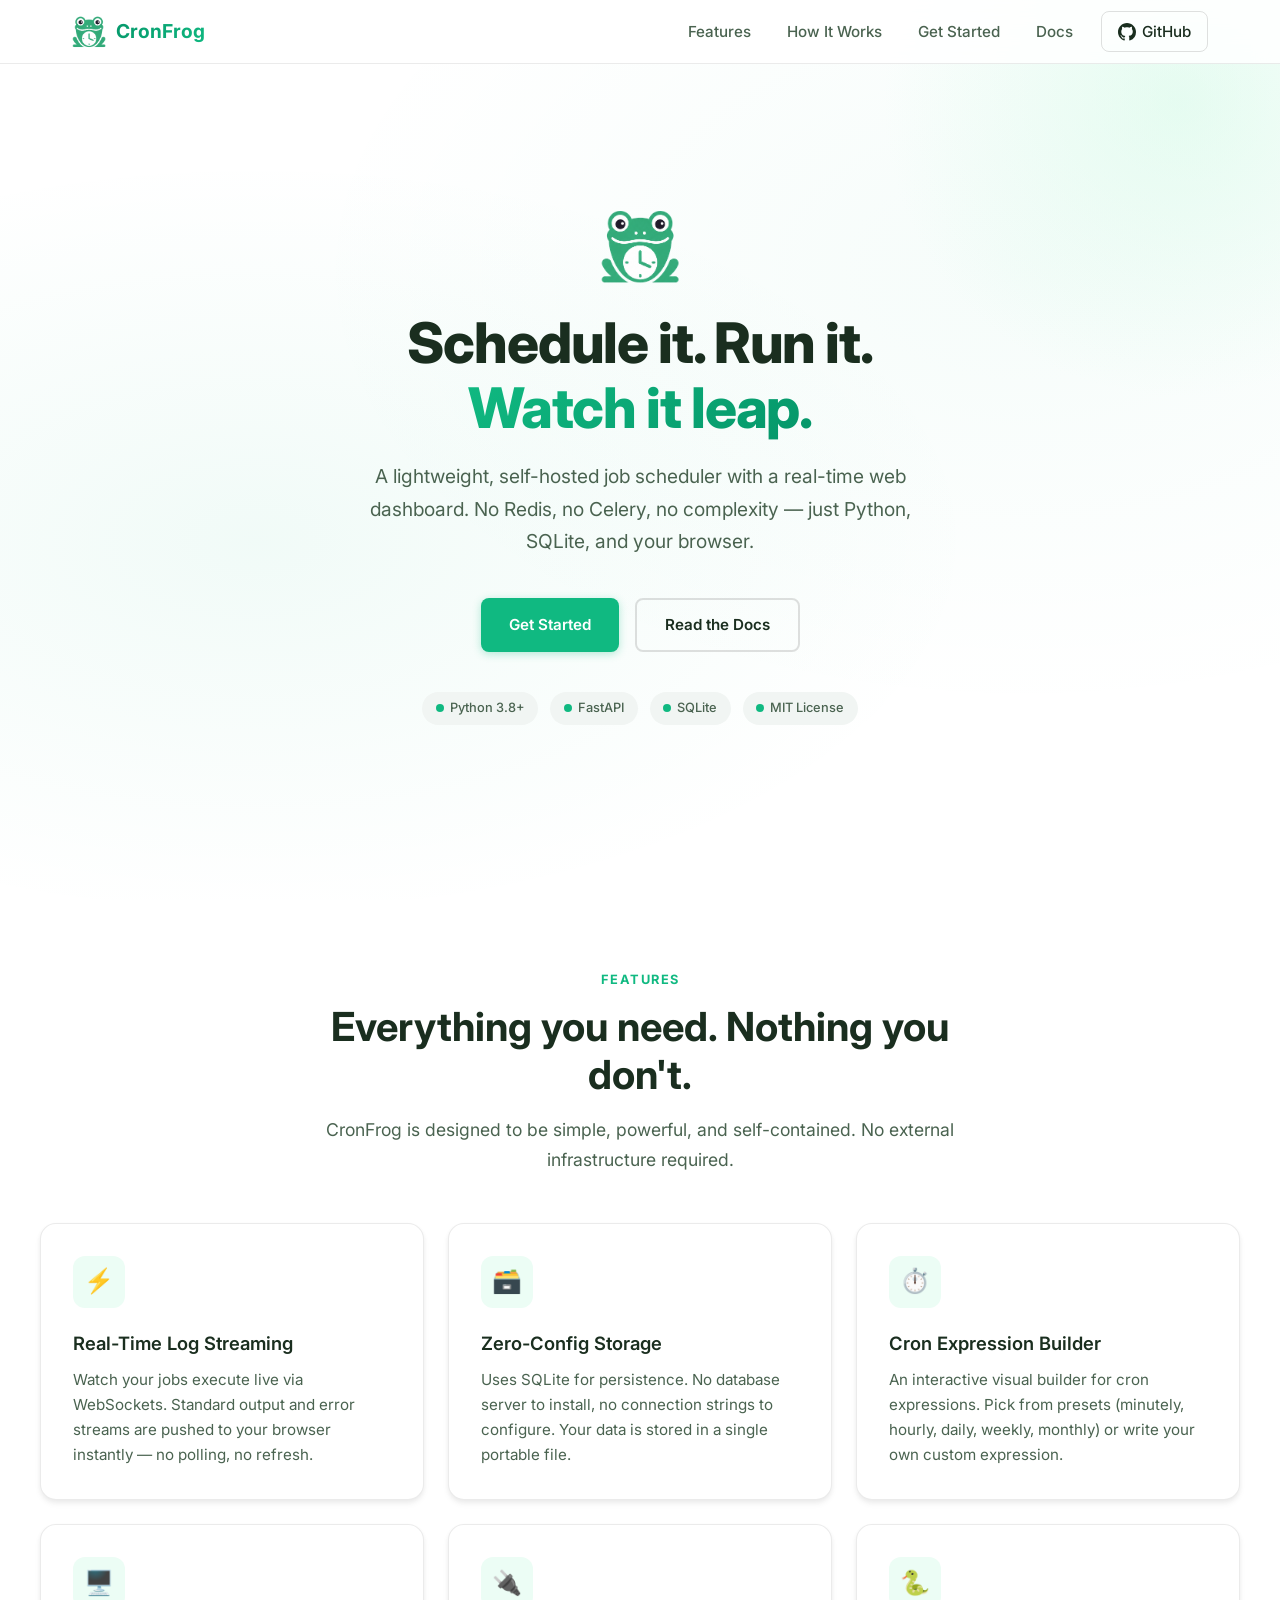
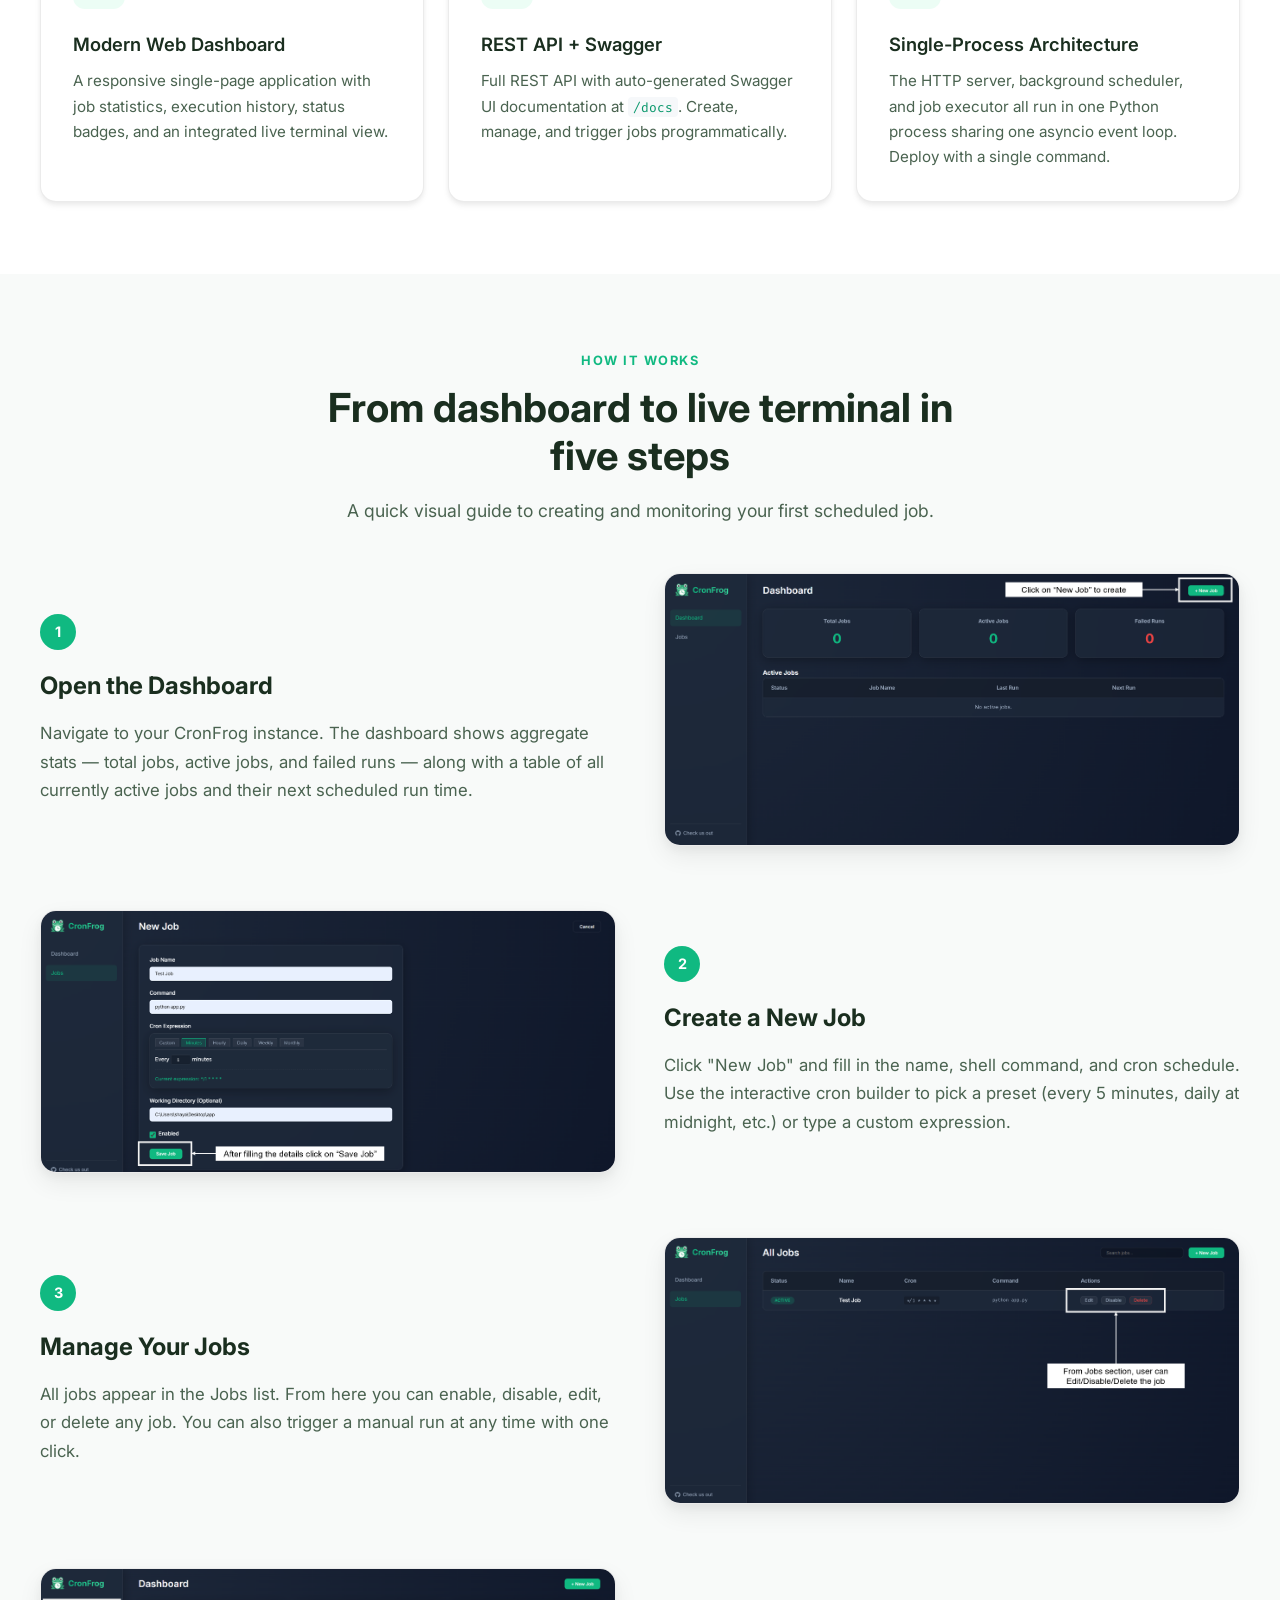
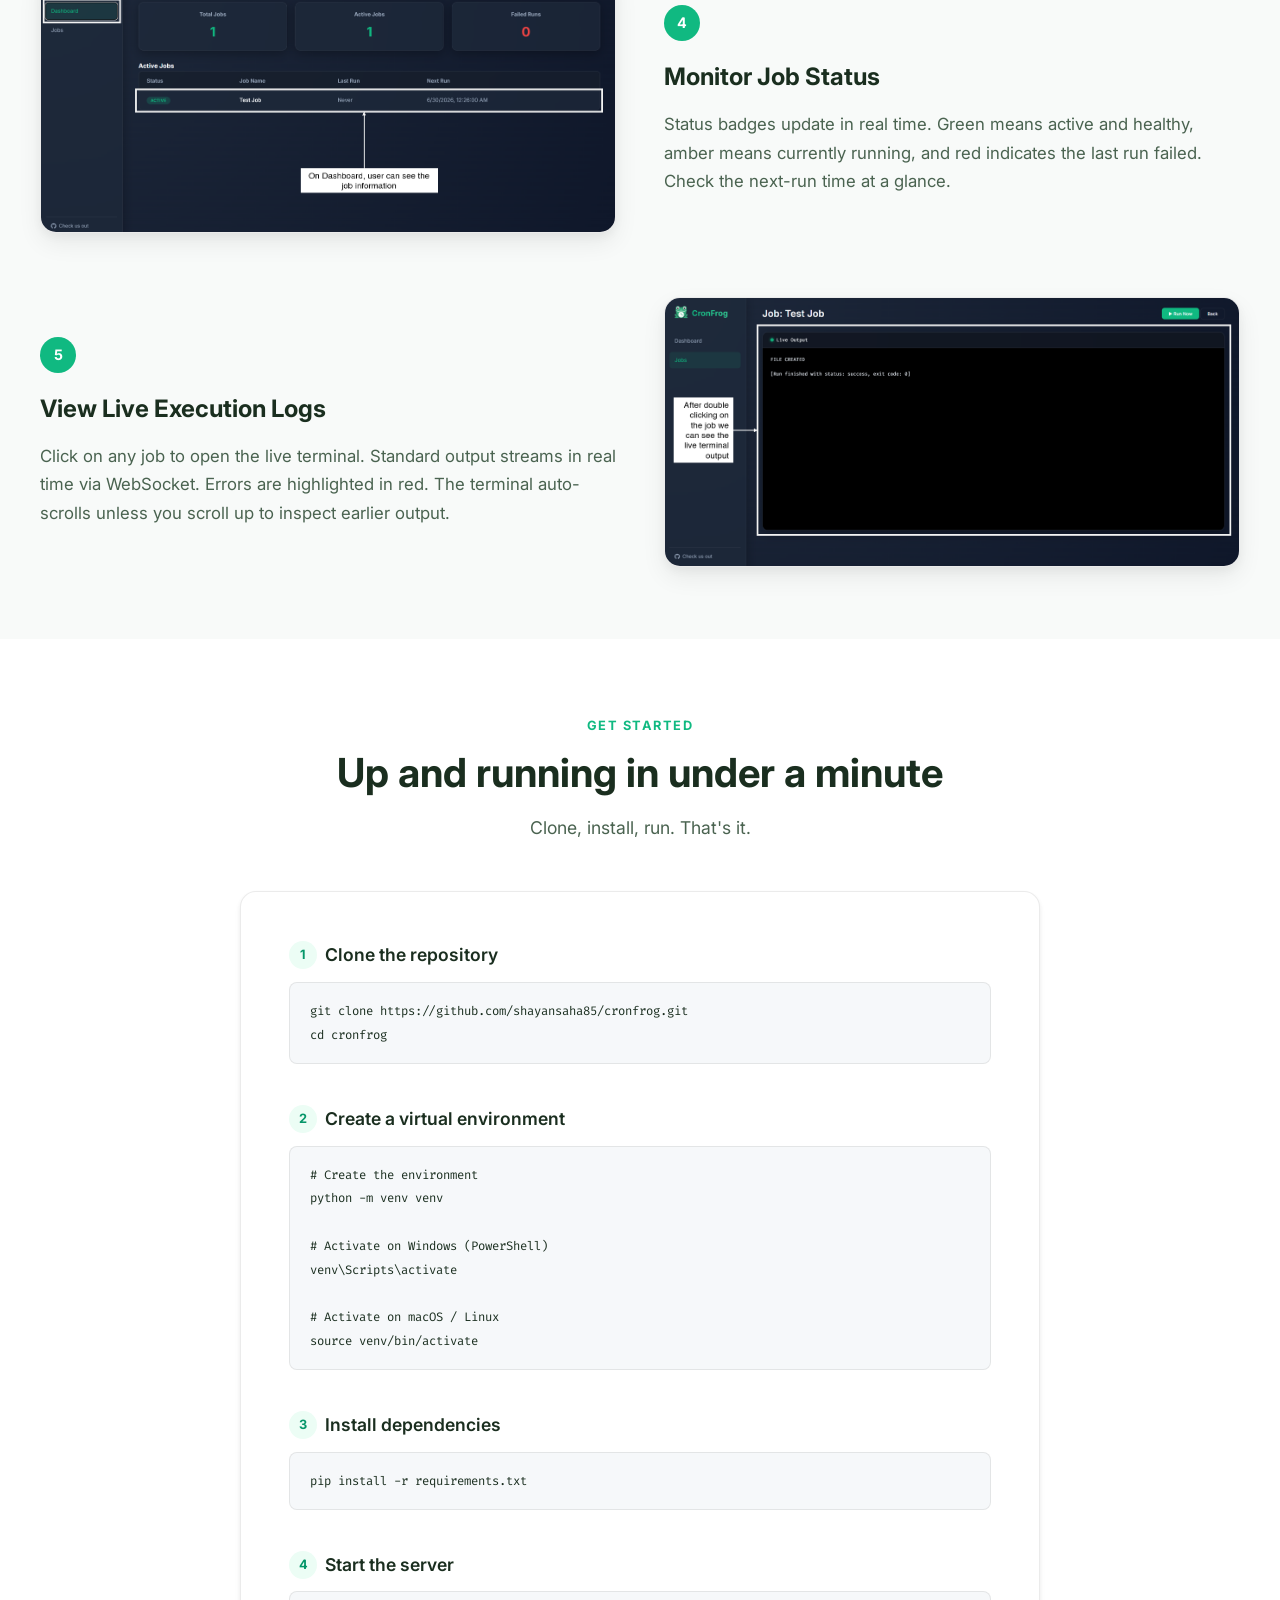
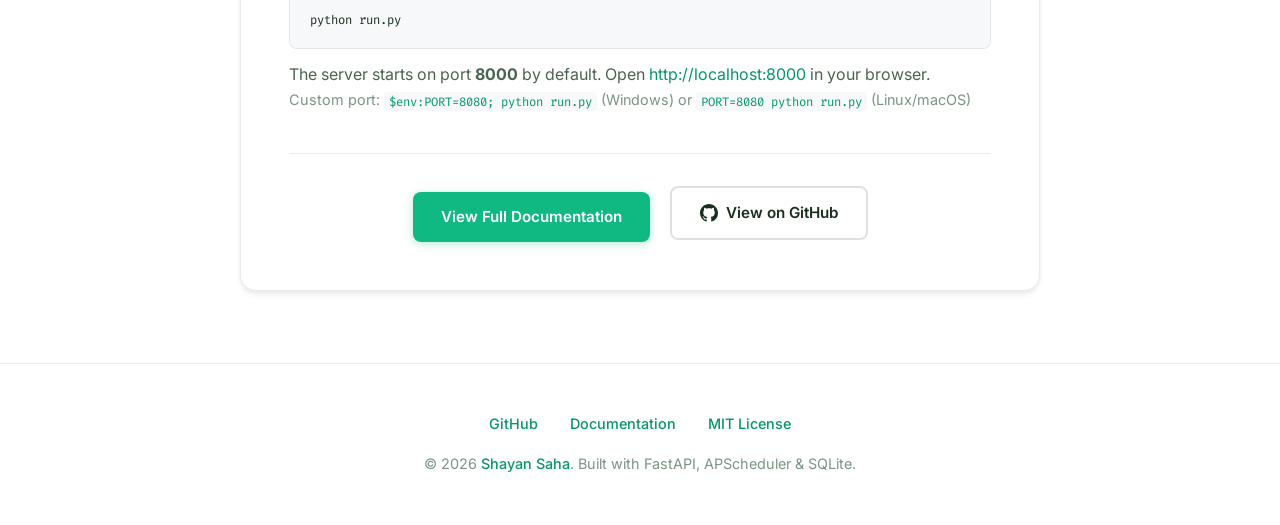
==== commit 74c77d73: "reduced section breaks" ====
--- a/index.html
+++ b/index.html
@@ -3,7 +3,7 @@
 <head>
     <meta charset="UTF-8">
     <meta name="viewport" content="width=device-width, initial-scale=1.0">
-    <title>CronFrog — Lightweight Job Scheduler with Real-Time Web UI</title>
+    <title>CronFrog - Lightweight Job Scheduler with Real-Time Web UI</title>
     <meta name="description" content="CronFrog is a self-hosted, lightweight job scheduling application featuring a Python backend and an interactive web interface with live log streaming.">
     <link rel="icon" type="image/png" href="assets/cronfrog_logo.png">
     <link rel="stylesheet" href="css/style.css">
@@ -52,6 +52,8 @@
         </div>
     </section>
 
+    <div class="section-divider" aria-hidden="true"></div>
+
     <!-- ===================== FEATURES ===================== -->
     <section class="section section-alt" id="features">
         <div class="container">
--- a/css/style.css
+++ b/css/style.css
@@ -383,7 +383,14 @@
    SECTIONS
    ============================================= */
 .section {
-    padding: 6rem 2rem;
+    padding: 4.5rem 2rem;
+}
+
+.section-divider {
+    width: min(100%, 900px);
+    height: 1px;
+    margin: -0.5rem auto 0;
+    background: linear-gradient(90deg, transparent, rgba(16, 185, 129, 0.28), transparent);
 }
 
 .section-alt {
@@ -398,7 +405,7 @@
 .section-header {
     text-align: center;
     max-width: 640px;
-    margin: 0 auto 4rem;
+    margin: 0 auto 3rem;
 }
 
 .section-label {
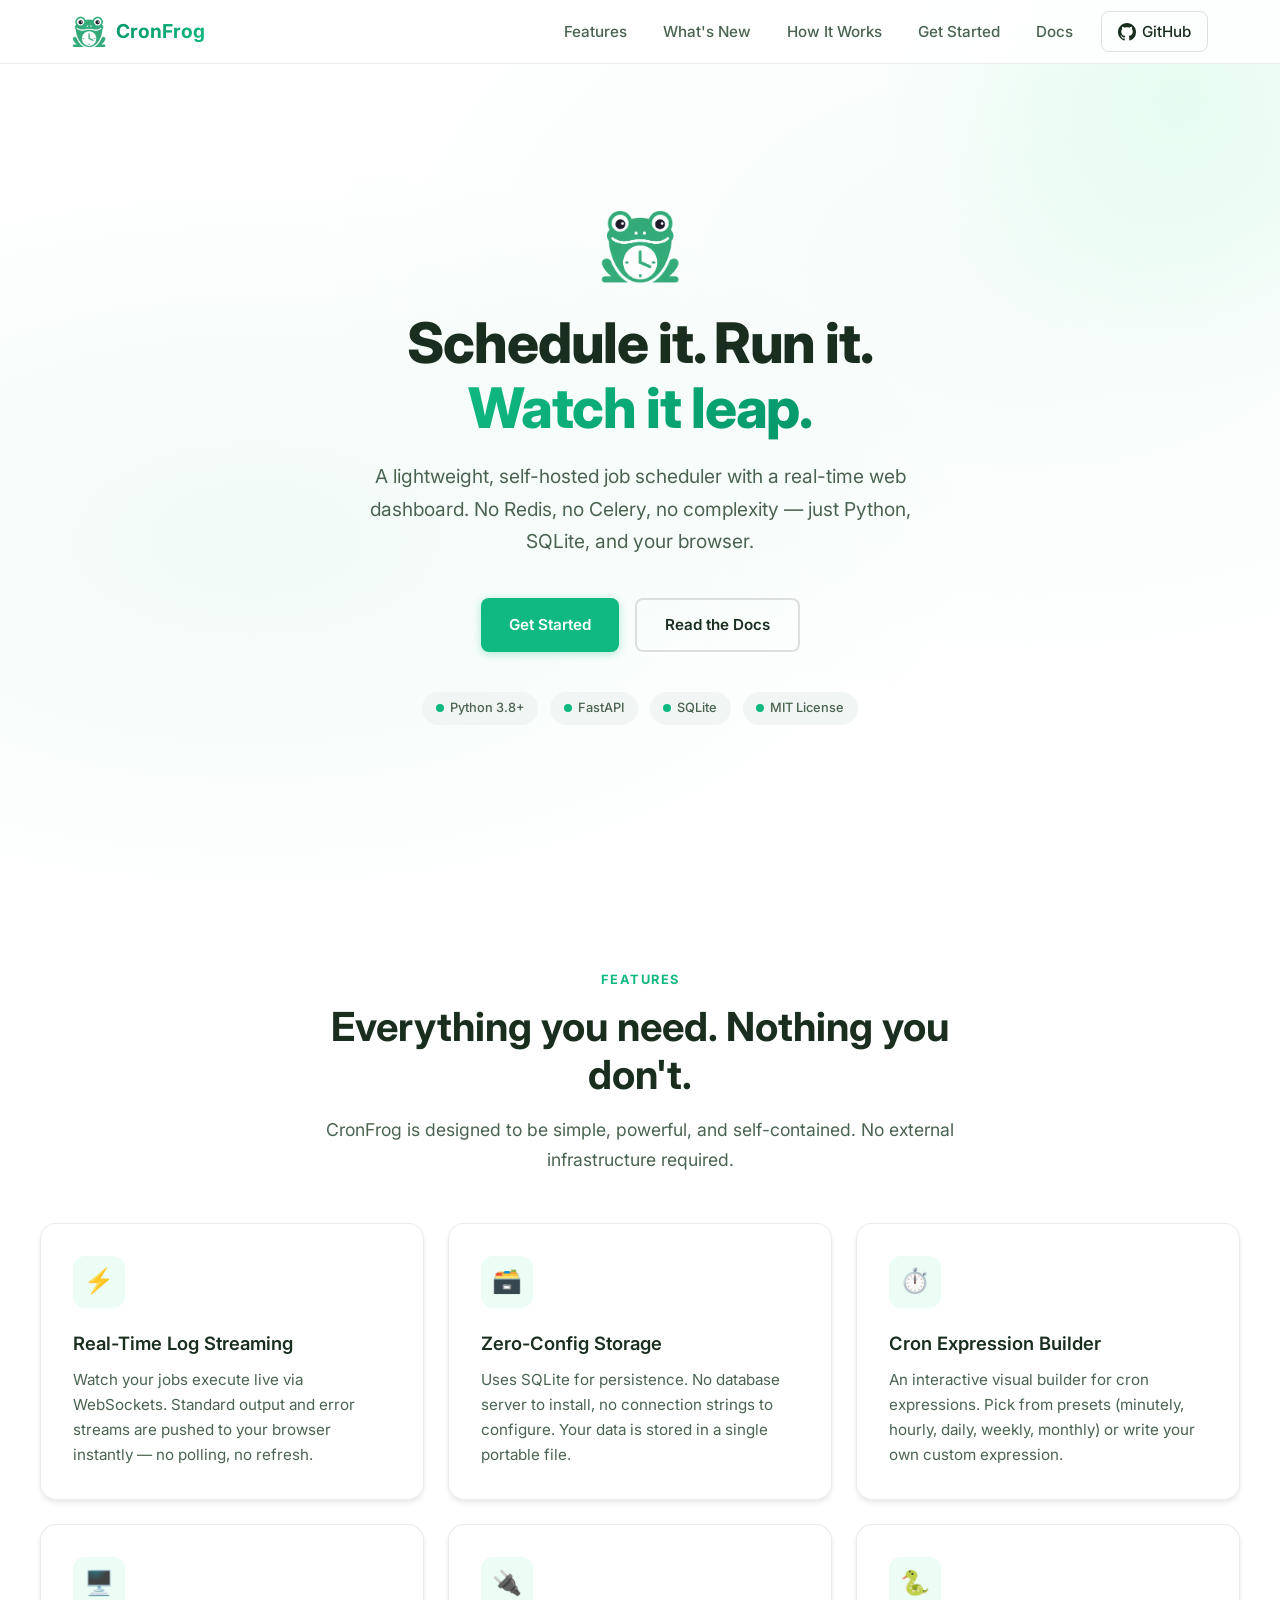
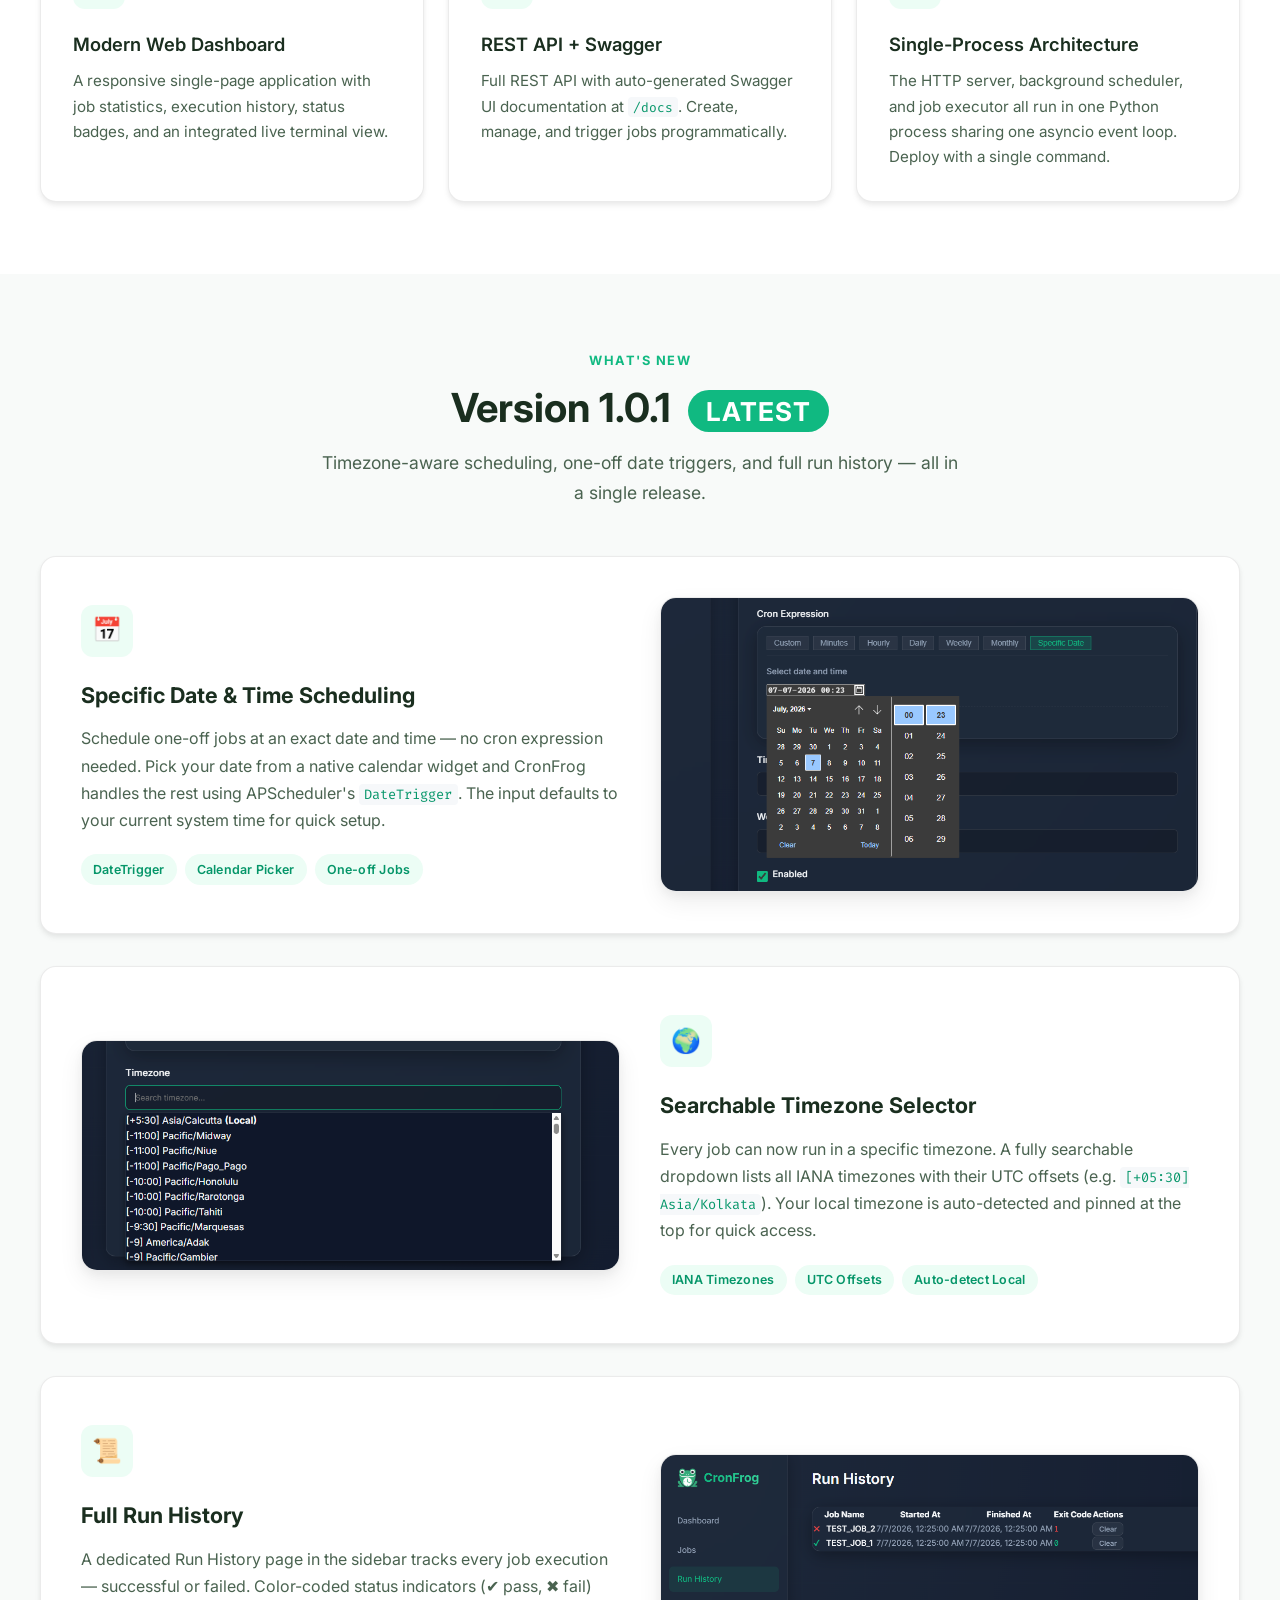
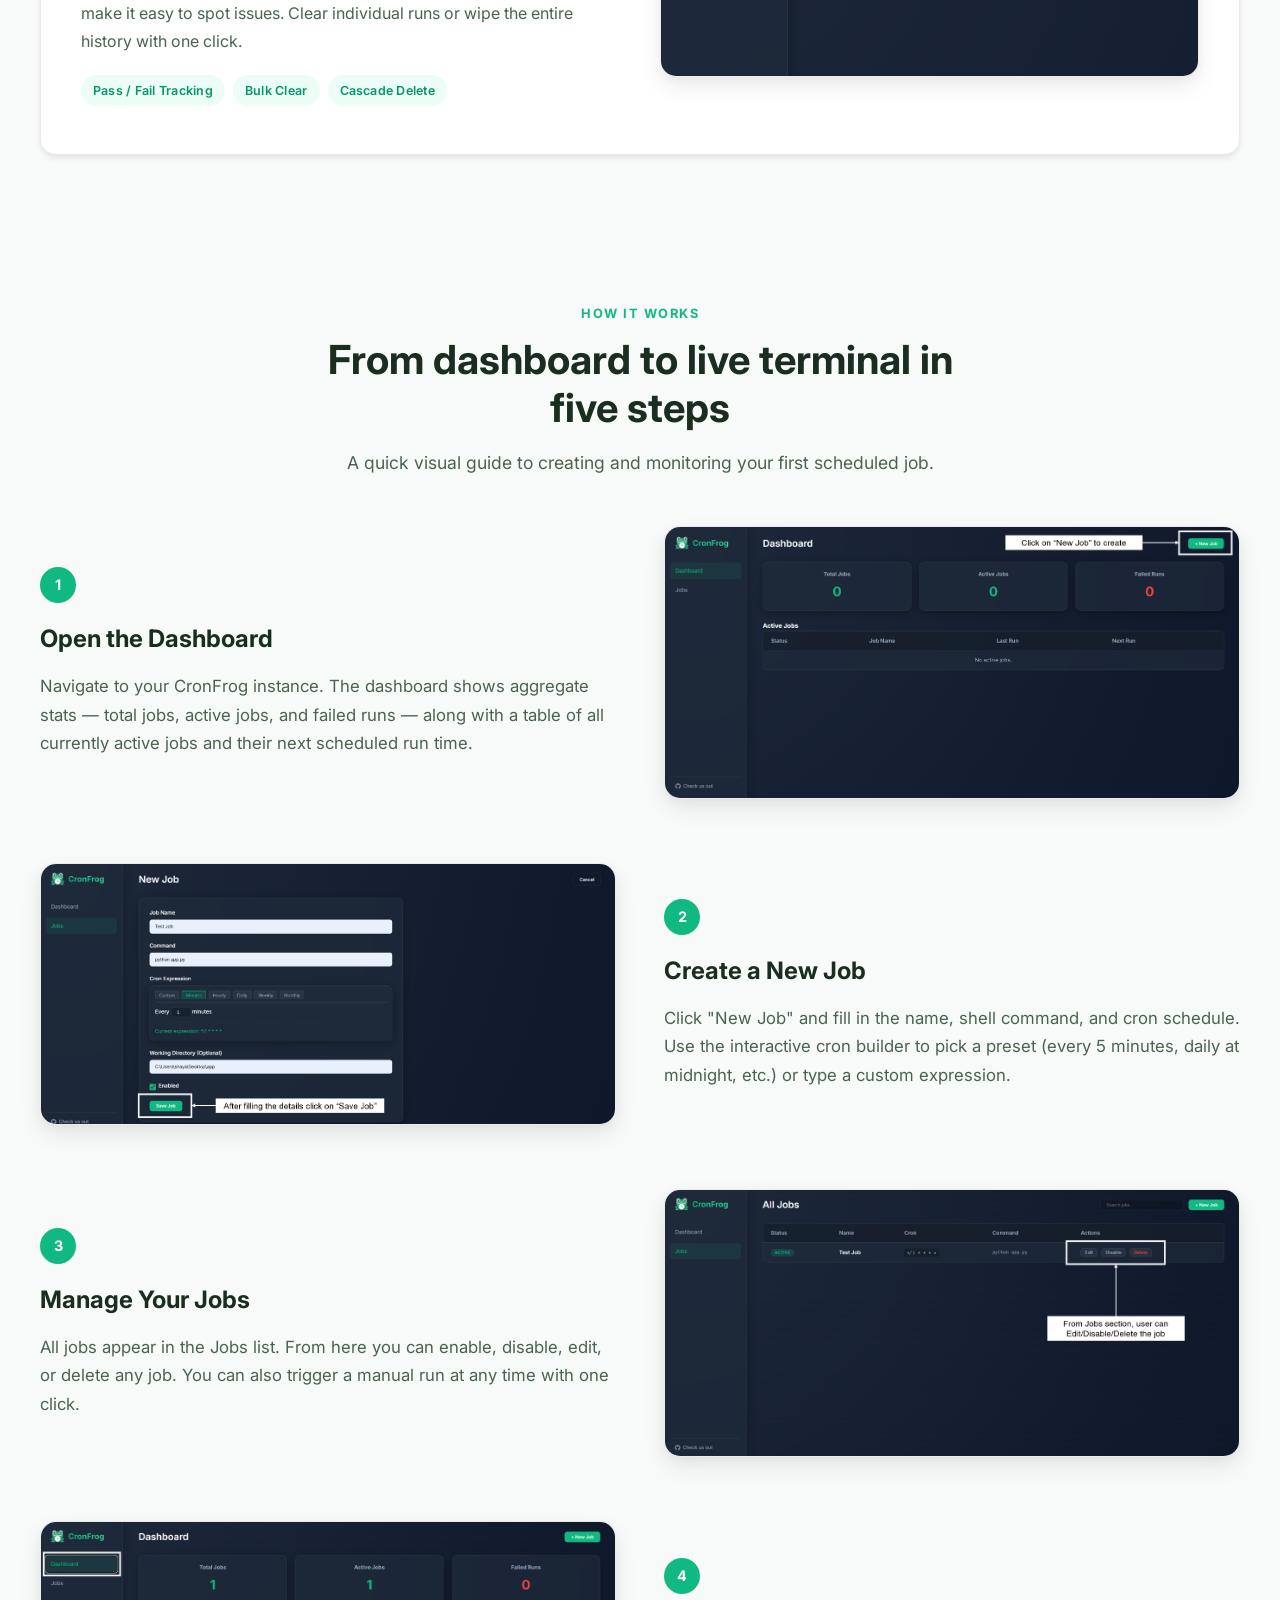
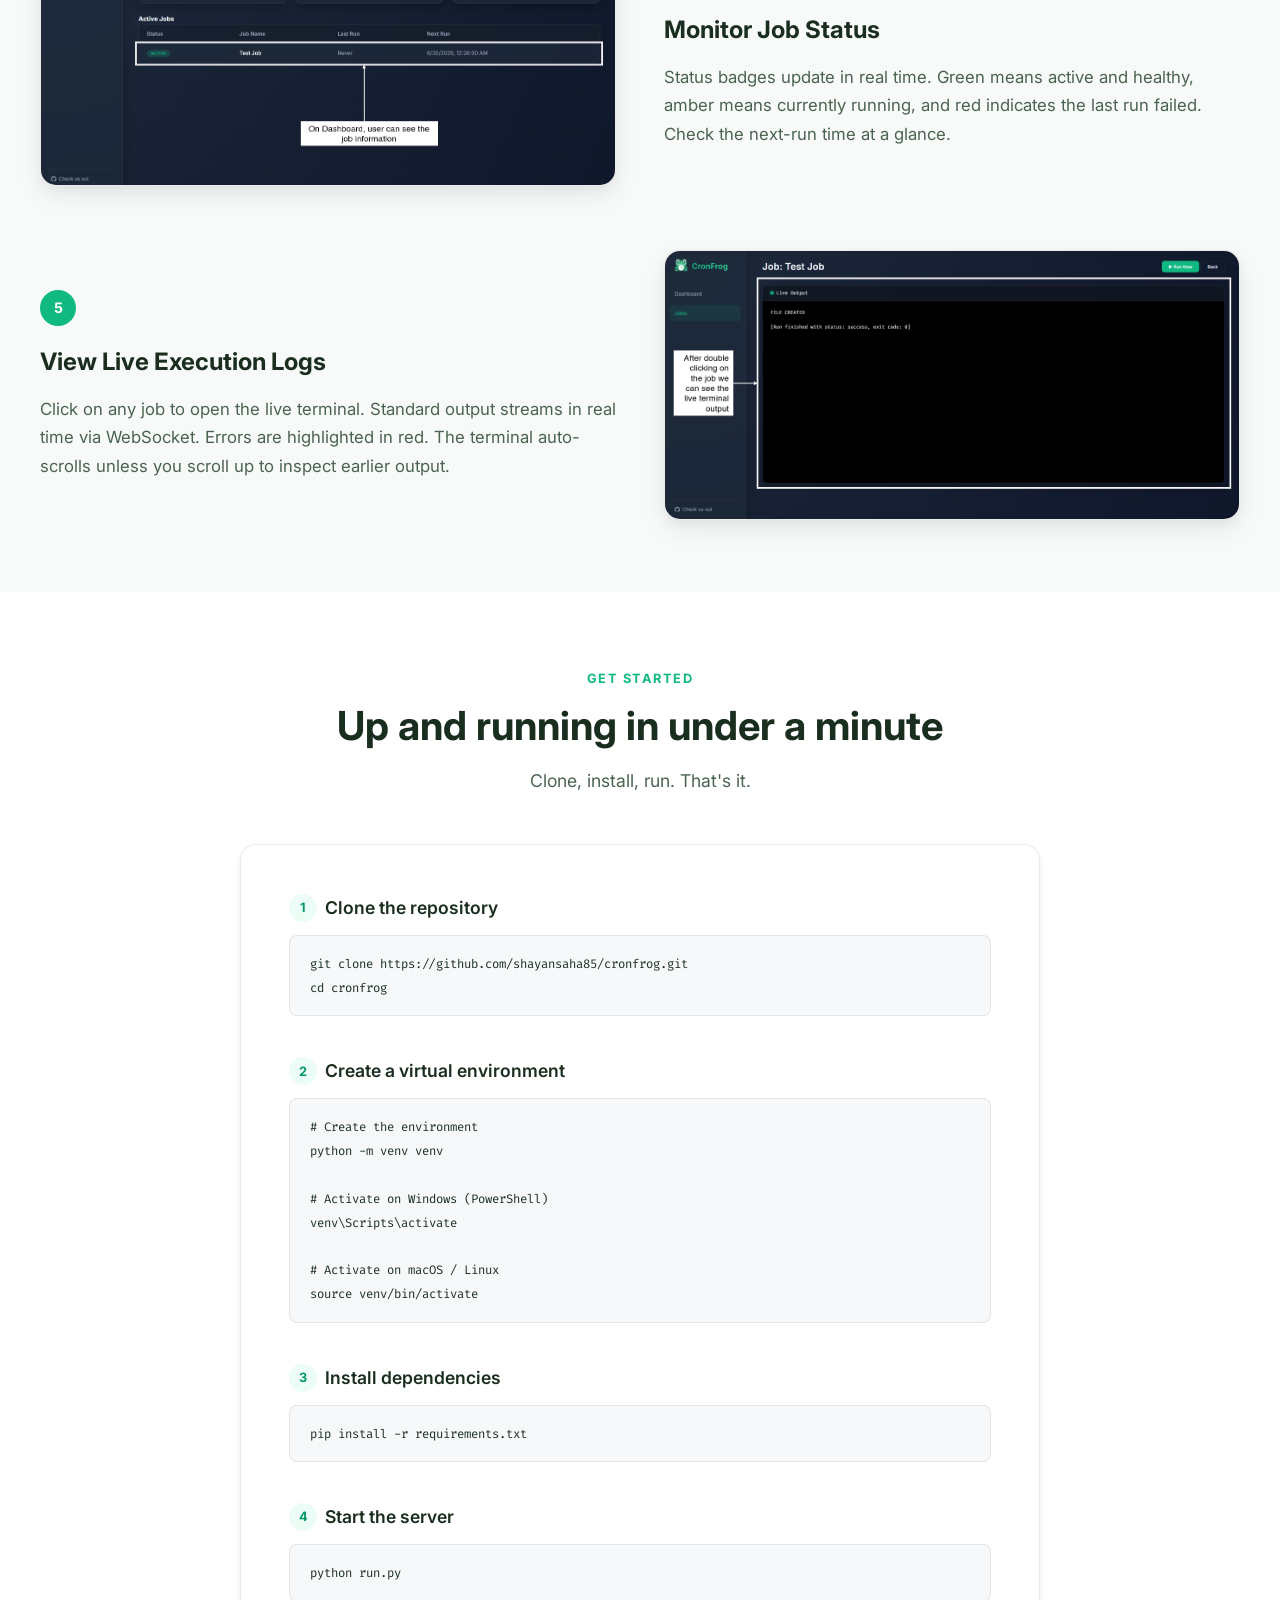
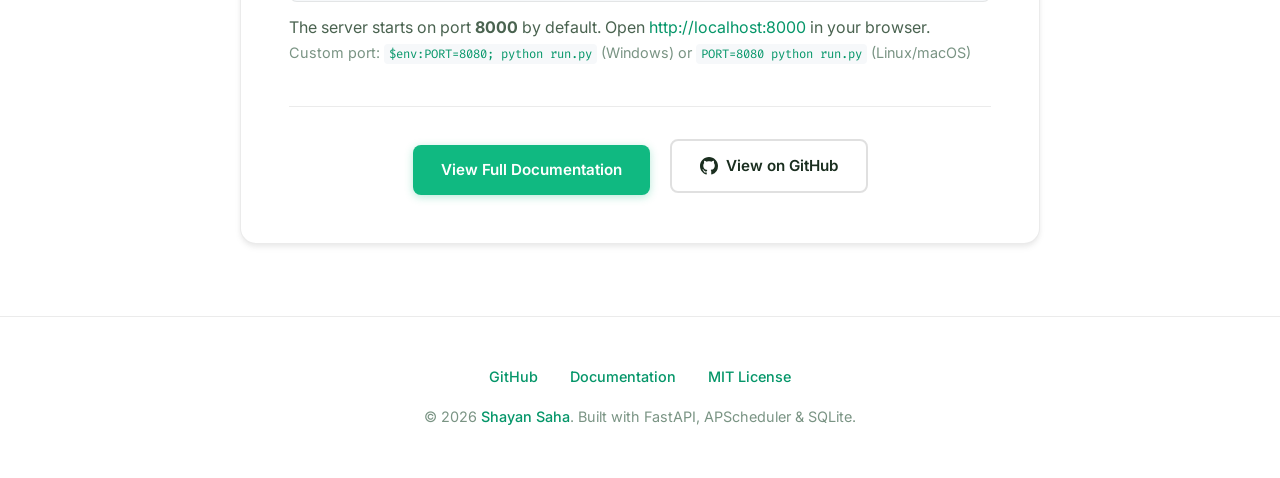
==== commit 918f0f6f: "feat : Updated new features information on the website" ====
--- a/index.html
+++ b/index.html
@@ -19,6 +19,7 @@
             </a>
             <div class="navbar-links" id="nav-menu">
                 <a href="#features">Features</a>
+                <a href="#whats-new">What's New</a>
                 <a href="#how-it-works">How It Works</a>
                 <a href="#download">Get Started</a>
                 <a href="docs.html">Docs</a>
@@ -97,6 +98,68 @@
         </div>
     </section>
 
+    <!-- ===================== WHAT'S NEW v1.0.1 ===================== -->
+    <section class="section" id="whats-new">
+        <div class="container">
+            <div class="section-header">
+                <span class="section-label">What's New</span>
+                <h2>Version 1.0.1 <span class="version-badge">Latest</span></h2>
+                <p>Timezone-aware scheduling, one-off date triggers, and full run history — all in a single release.</p>
+            </div>
+            <div class="release-features">
+
+                <div class="release-item card card-elevated">
+                    <div class="release-text">
+                        <div class="release-icon">📅</div>
+                        <h3>Specific Date & Time Scheduling</h3>
+                        <p>Schedule one-off jobs at an exact date and time — no cron expression needed. Pick your date from a native calendar widget and CronFrog handles the rest using APScheduler's <code>DateTrigger</code>. The input defaults to your current system time for quick setup.</p>
+                        <div class="release-tags">
+                            <span class="release-tag">DateTrigger</span>
+                            <span class="release-tag">Calendar Picker</span>
+                            <span class="release-tag">One-off Jobs</span>
+                        </div>
+                    </div>
+                    <div class="release-image card">
+                        <img src="assets/datetimePicker.png" alt="Date and Time Picker for scheduling one-off jobs">
+                    </div>
+                </div>
+
+                <div class="release-item card card-elevated">
+                    <div class="release-text">
+                        <div class="release-icon">🌍</div>
+                        <h3>Searchable Timezone Selector</h3>
+                        <p>Every job can now run in a specific timezone. A fully searchable dropdown lists all IANA timezones with their UTC offsets (e.g. <code>[+05:30] Asia/Kolkata</code>). Your local timezone is auto-detected and pinned at the top for quick access.</p>
+                        <div class="release-tags">
+                            <span class="release-tag">IANA Timezones</span>
+                            <span class="release-tag">UTC Offsets</span>
+                            <span class="release-tag">Auto-detect Local</span>
+                        </div>
+                    </div>
+                    <div class="release-image card">
+                        <img src="assets/timezonePicker.png" alt="Searchable timezone selector with UTC offsets">
+                    </div>
+                </div>
+
+                <div class="release-item card card-elevated">
+                    <div class="release-text">
+                        <div class="release-icon">📜</div>
+                        <h3>Full Run History</h3>
+                        <p>A dedicated Run History page in the sidebar tracks every job execution — successful or failed. Color-coded status indicators (✔ pass, ✖ fail) make it easy to spot issues. Clear individual runs or wipe the entire history with one click.</p>
+                        <div class="release-tags">
+                            <span class="release-tag">Pass / Fail Tracking</span>
+                            <span class="release-tag">Bulk Clear</span>
+                            <span class="release-tag">Cascade Delete</span>
+                        </div>
+                    </div>
+                    <div class="release-image card">
+                        <img src="assets/jobHistory.png" alt="Run history page showing passed and failed job runs">
+                    </div>
+                </div>
+
+            </div>
+        </div>
+    </section>
+
     <!-- ===================== HOW IT WORKS ===================== -->
     <section class="section" id="how-it-works">
         <div class="container">
@@ -216,7 +279,7 @@
         <div class="footer-links">
             <a href="https://github.com/shayansaha85/cronfrog" target="_blank">GitHub</a>
             <a href="docs.html">Documentation</a>
-            <a href="https://github.com/shayansaha85/cronfrog/blob/main/LICENSE" target="_blank">MIT License</a>
+            <a href="https://github.com/shayansaha85/cronfrog/blob/master/LICENSE" target="_blank">MIT License</a>
         </div>
         <p>&copy; 2026 <a href="https://github.com/shayansaha85" target="_blank">Shayan Saha</a>. Built with FastAPI, APScheduler &amp; SQLite.</p>
     </footer>
--- a/css/style.css
+++ b/css/style.css
@@ -807,6 +807,104 @@
 }
 
 /* =============================================
+   WHAT'S NEW / RELEASE SECTION
+   ============================================= */
+.version-badge {
+    display: inline-block;
+    font-size: 0.65em;
+    font-weight: 700;
+    text-transform: uppercase;
+    letter-spacing: 1px;
+    padding: 0.2em 0.7em;
+    border-radius: 999px;
+    background: var(--primary);
+    color: var(--text-inverse);
+    vertical-align: middle;
+    margin-left: 0.5rem;
+}
+
+.release-features {
+    display: flex;
+    flex-direction: column;
+    gap: 2rem;
+}
+
+.release-item {
+    display: grid;
+    grid-template-columns: 1fr 1fr;
+    gap: 2.5rem;
+    align-items: center;
+    padding: 2.5rem;
+}
+
+.release-item:nth-child(even) {
+    direction: rtl;
+}
+
+.release-item:nth-child(even) > * {
+    direction: ltr;
+}
+
+.release-text {
+    padding: 0.5rem 0;
+}
+
+.release-icon {
+    width: 52px;
+    height: 52px;
+    border-radius: var(--radius-md);
+    display: flex;
+    align-items: center;
+    justify-content: center;
+    margin-bottom: 1.25rem;
+    font-size: 1.5rem;
+    background: var(--primary-surface);
+}
+
+.release-text h3 {
+    font-size: 1.35rem;
+    font-weight: 700;
+    margin-bottom: 0.75rem;
+    color: var(--text-primary);
+}
+
+.release-text p {
+    color: var(--text-secondary);
+    font-size: 1rem;
+    line-height: 1.7;
+    margin-bottom: 1.25rem;
+}
+
+.release-tags {
+    display: flex;
+    flex-wrap: wrap;
+    gap: 0.5rem;
+}
+
+.release-tag {
+    display: inline-block;
+    padding: 0.3rem 0.75rem;
+    border-radius: 999px;
+    font-size: 0.78rem;
+    font-weight: 600;
+    background: var(--primary-surface);
+    color: var(--primary-dark);
+    letter-spacing: 0.02em;
+}
+
+.release-image {
+    border-radius: var(--radius-lg);
+    overflow: hidden;
+    border: 1px solid var(--border);
+    box-shadow: var(--shadow-lg);
+}
+
+.release-image img {
+    width: 100%;
+    display: block;
+}
+
+/* =============================================
    RESPONSIVE
    ============================================= */
 @media (max-width: 1024px) {
@@ -818,6 +916,14 @@
         gap: 1.5rem;
     }
     .step-item:nth-child(even) {
+        direction: ltr;
+    }
+    .release-item {
+        grid-template-columns: 1fr;
+        gap: 1.5rem;
+        padding: 2rem;
+    }
+    .release-item:nth-child(even) {
         direction: ltr;
     }
 }
